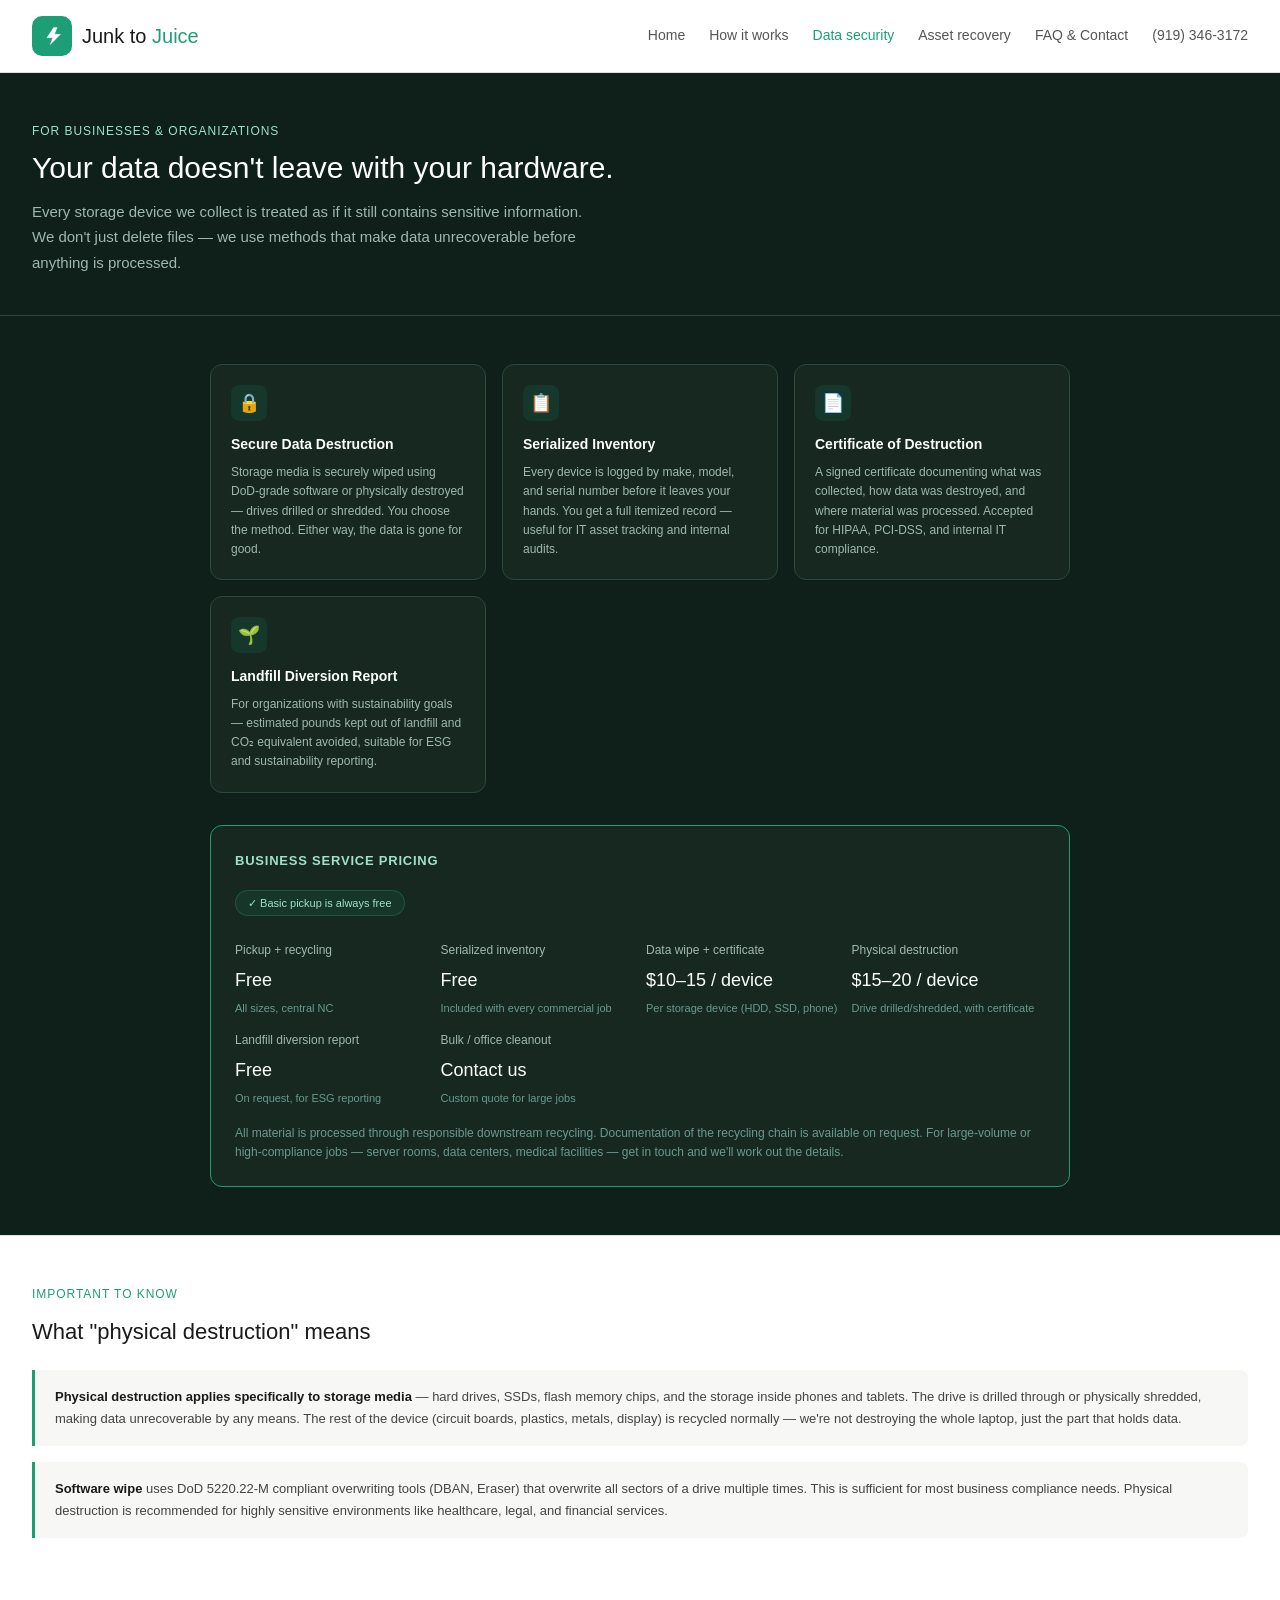
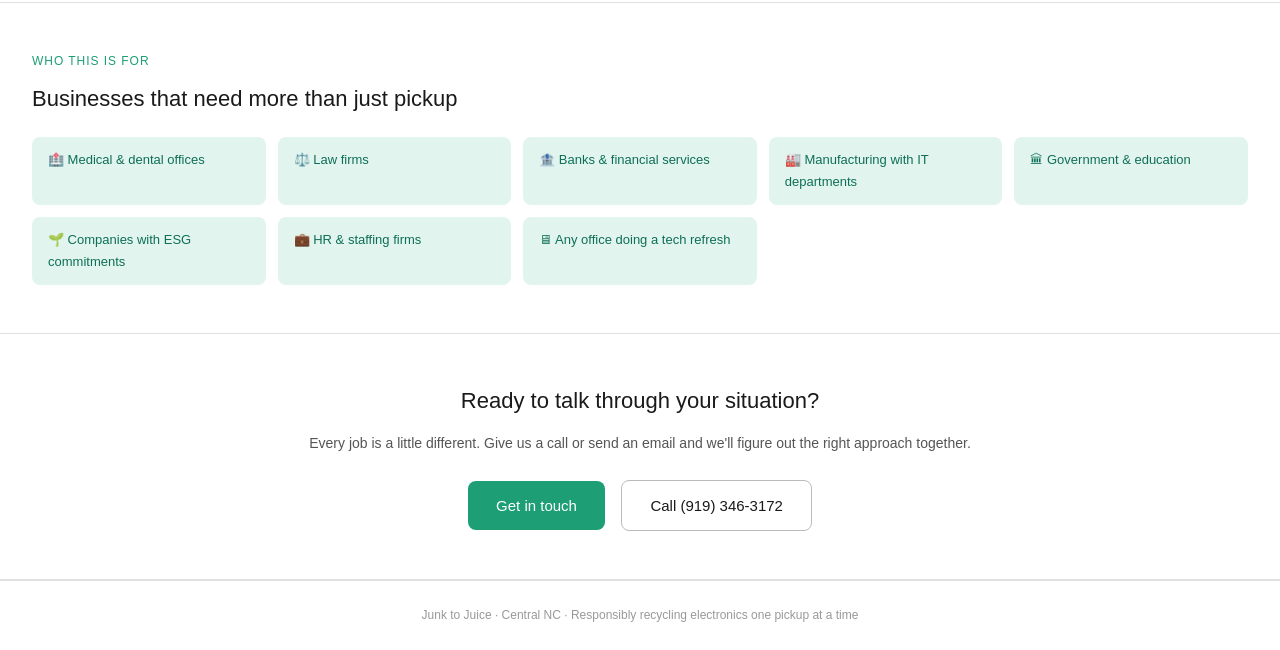
==== data-security.html @ f69da280 "SEO: Add canonical, OG tags, robots meta, improved title/description to data-security.html" ====
<!DOCTYPE html>
<html lang="en">
<head>
  <meta charset="UTF-8" />
  <meta name="viewport" content="width=device-width, initial-scale=1.0" />
  <title>Secure Data Destruction & Business E-Waste Services | Junk to Juice NC</title>
  <meta name="description" content="DoD-grade data destruction, certificates of destruction for HIPAA & PCI-DSS compliance, serialized inventory, and ESG reporting for businesses in central NC. $10-15/device." />
  <link rel="icon" type="image/svg+xml" href="data:image/svg+xml,%3Csvg xmlns='http://www.w3.org/2000/svg' viewBox='0 0 64 64'%3E%3Crect width='64' height='64' rx='14' fill='%231D9E75'/%3E%3Cpath d='M38 6L18 38h17l-7 20L56 26H39l7-20z' fill='white' stroke='white' stroke-width='1' stroke-linejoin='round'/%3E%3C/svg%3E">
<link rel="canonical" href="https://junktojuice.com/data-security.html" />
<meta name="robots" content="index, follow" />

<!-- Open Graph -->
<meta property="og:type" content="website" />
<meta property="og:url" content="https://junktojuice.com/data-security.html" />
<meta property="og:title" content="Secure Data Destruction & Business E-Waste Services | Junk to Juice NC" />
<meta property="og:description" content="DoD-grade data destruction, HIPAA & PCI-DSS certificates of destruction, serialized inventory, and ESG reporting for businesses in central NC." />
<meta property="og:site_name" content="Junk to Juice" />
  <style>
    *, *::before, *::after { box-sizing: border-box; margin: 0; padding: 0; }
    body { font-family: -apple-system, BlinkMacSystemFont, 'Segoe UI', Roboto, sans-serif; background: #fff; color: #1a1a1a; line-height: 1.7; }
    nav { display: flex; align-items: center; justify-content: space-between; padding: 1rem 2rem; border-bottom: 0.5px solid #e0e0e0; flex-wrap: wrap; gap: 12px; }
    .logo-mark { display: inline-flex; align-items: center; gap: 10px; text-decoration: none; }
    .logo-icon { width: 40px; height: 40px; border-radius: 10px; background: #1D9E75; display: flex; align-items: center; justify-content: center; flex-shrink: 0; }
    .logo-icon svg { width: 22px; height: 22px; }
    .logo-text { font-size: 20px; font-weight: 500; color: #1a1a1a; }
    .logo-text span { color: #1D9E75; }
    .nav-links { display: flex; gap: 24px; flex-wrap: wrap; align-items: center; }
    .nav-links a { font-size: 14px; color: #555; text-decoration: none; }
    .nav-links a:hover, .nav-links a.active { color: #1D9E75; font-weight: 500; }
    .nav-phone { font-size: 14px; color: #1D9E75; text-decoration: none; font-weight: 500; }
    .datasec-hero { padding: 3rem 2rem 2.5rem; background: #0F1F1A; border-bottom: 0.5px solid #2A4A3E; }
    .datasec-hero .label { font-size: 12px; font-weight: 500; color: #9FE1CB; text-transform: uppercase; letter-spacing: 0.08em; margin-bottom: 0.5rem; }
    .datasec-hero h1 { font-size: 30px; font-weight: 500; color: #fff; line-height: 1.25; margin-bottom: 0.75rem; }
    .datasec-hero p { font-size: 15px; color: #9FB8B0; max-width: 560px; line-height: 1.7; }
    .datasec-section { padding: 3rem 2rem; border-bottom: 0.5px solid #e0e0e0; background: #0F1F1A; }
    .datasec-inner { max-width: 860px; margin: 0 auto; }
    .datasec-label { font-size: 12px; font-weight: 500; color: #9FE1CB; text-transform: uppercase; letter-spacing: 0.08em; margin-bottom: 0.5rem; }
    .datasec-title { font-size: 22px; font-weight: 500; color: #fff; margin-bottom: 0.75rem; }
    .datasec-sub { font-size: 14px; color: #9FB8B0; line-height: 1.7; margin-bottom: 2rem; max-width: 600px; }
    .datasec-grid { display: grid; grid-template-columns: repeat(auto-fit, minmax(220px, 1fr)); gap: 16px; margin-bottom: 2rem; }
    .datasec-card { background: #162820; border: 0.5px solid #2A4A3E; border-radius: 12px; padding: 1.25rem; }
    .datasec-card-icon { width: 36px; height: 36px; border-radius: 8px; background: rgba(29,158,117,0.13); display: flex; align-items: center; justify-content: center; margin-bottom: 0.75rem; font-size: 18px; }
    .datasec-card h3 { font-size: 14px; font-weight: 600; color: #fff; margin-bottom: 6px; }
    .datasec-card p { font-size: 12px; color: #9FB8B0; line-height: 1.6; }
    .datasec-pricing { background: #162820; border: 0.5px solid #1D9E75; border-radius: 12px; padding: 1.5rem; margin-top: 0.5rem; }
    .datasec-pricing-title { font-size: 13px; font-weight: 600; color: #9FE1CB; text-transform: uppercase; letter-spacing: 0.06em; margin-bottom: 1rem; }
    .datasec-free-badge { display: inline-block; background: rgba(29,158,117,0.13); color: #9FE1CB; font-size: 11px; font-weight: 500; border-radius: 20px; padding: 3px 12px; margin-bottom: 1.5rem; border: 0.5px solid rgba(29,158,117,0.33); }
    .datasec-pricing-grid { display: grid; grid-template-columns: repeat(auto-fit, minmax(180px, 1fr)); gap: 12px; }
    .datasec-price-item { display: flex; flex-direction: column; gap: 4px; }
    .datasec-price-item .price-label { font-size: 12px; color: #9FB8B0; }
    .datasec-price-item .price-val { font-size: 18px; font-weight: 500; color: #fff; }
    .datasec-price-item .price-note { font-size: 11px; color: #6A9990; }
    .datasec-note { font-size: 12px; color: #6A9990; margin-top: 1rem; line-height: 1.6; }
    .light-section { padding: 3rem 2rem; border-bottom: 0.5px solid #e0e0e0; }
    .light-section .section-label { font-size: 12px; font-weight: 500; color: #1D9E75; text-transform: uppercase; letter-spacing: 0.08em; margin-bottom: 0.5rem; }
    .light-section .section-title { font-size: 22px; font-weight: 500; color: #1a1a1a; margin-bottom: 1.25rem; }
    .destruction-note { background: #f7f7f5; border-left: 3px solid #1D9E75; border-radius: 0 8px 8px 0; padding: 1rem 1.25rem; font-size: 13px; color: #444; line-height: 1.7; margin-bottom: 1rem; }
    .destruction-note strong { color: #1a1a1a; }
    .who-grid { display: grid; grid-template-columns: repeat(auto-fit, minmax(200px, 1fr)); gap: 12px; margin-top: 1rem; }
    .who-chip { background: #E1F5EE; border-radius: 8px; padding: 0.75rem 1rem; font-size: 13px; color: #0F6E56; font-weight: 500; }
    .contact-cta { text-align: center; padding: 3rem 2rem; border-bottom: 0.5px solid #e0e0e0; }
    .contact-cta h2 { font-size: 22px; font-weight: 500; color: #1a1a1a; margin-bottom: 0.75rem; }
    .contact-cta p { font-size: 14px; color: #555; margin-bottom: 1.5rem; }
    .btn-primary { background: #1D9E75; color: #fff; border: none; border-radius: 8px; padding: 12px 28px; font-size: 15px; font-weight: 500; cursor: pointer; font-family: inherit; text-decoration: none; display: inline-block; }
    .btn-primary:hover { background: #178a65; }
    .btn-secondary { background: transparent; color: #1a1a1a; border: 0.5px solid #bbb; border-radius: 8px; padding: 12px 28px; font-size: 15px; cursor: pointer; font-family: inherit; text-decoration: none; display: inline-block; margin-left: 12px; }
    .btn-secondary:hover { background: #f5f5f5; }
    footer { padding: 1.5rem 2rem; text-align: center; border-top: 0.5px solid #e0e0e0; }
    footer p { font-size: 12px; color: #999; }
    @media (max-width: 560px) { nav { justify-content: center; } .btn-secondary { margin-left: 0; margin-top: 8px; } }
  </style>
</head>
<body>

<nav>
  <a class="logo-mark" href="index.html">
    <div class="logo-icon"><svg viewBox="0 0 26 26" fill="none" xmlns="http://www.w3.org/2000/svg"><path d="M15 3L7 15h7l-3 8L23 11h-7l3-8z" fill="white" stroke="white" stroke-width="0.5" stroke-linejoin="round"/></svg></div>
    <span class="logo-text">Junk to <span>Juice</span></span>
  </a>
  <div class="nav-links">
    <a href="index.html">Home</a>
    <a href="services.html">How it works</a>
    <a href="data-security.html" class="active">Data security</a>
    <a href="itad.html">Asset recovery</a>
<a href="faq.html">FAQ & Contact</a>
    <a class="nav-phone" href="tel:9193463172">(919) 346-3172</a>
  </div>
</nav>

<div class="datasec-hero">
  <div class="label">For businesses & organizations</div>
  <h1>Your data doesn't leave with your hardware.</h1>
  <p>Every storage device we collect is treated as if it still contains sensitive information. We don't just delete files — we use methods that make data unrecoverable before anything is processed.</p>
</div>

<div class="datasec-section" id="data-security">
  <div class="datasec-inner">
    <div class="datasec-grid">
      <div class="datasec-card">
        <div class="datasec-card-icon">🔒</div>
        <h3>Secure Data Destruction</h3>
        <p>Storage media is securely wiped using DoD-grade software or physically destroyed — drives drilled or shredded. You choose the method. Either way, the data is gone for good.</p>
      </div>
      <div class="datasec-card">
        <div class="datasec-card-icon">📋</div>
        <h3>Serialized Inventory</h3>
        <p>Every device is logged by make, model, and serial number before it leaves your hands. You get a full itemized record — useful for IT asset tracking and internal audits.</p>
      </div>
      <div class="datasec-card">
        <div class="datasec-card-icon">📄</div>
        <h3>Certificate of Destruction</h3>
        <p>A signed certificate documenting what was collected, how data was destroyed, and where material was processed. Accepted for HIPAA, PCI-DSS, and internal IT compliance.</p>
      </div>
      <div class="datasec-card">
        <div class="datasec-card-icon">🌱</div>
        <h3>Landfill Diversion Report</h3>
        <p>For organizations with sustainability goals — estimated pounds kept out of landfill and CO₂ equivalent avoided, suitable for ESG and sustainability reporting.</p>
      </div>
    </div>

    <div class="datasec-pricing">
      <div class="datasec-pricing-title">Business Service Pricing</div>
      <div class="datasec-free-badge">✓ Basic pickup is always free</div>
      <div class="datasec-pricing-grid">
        <div class="datasec-price-item">
          <span class="price-label">Pickup + recycling</span>
          <span class="price-val">Free</span>
          <span class="price-note">All sizes, central NC</span>
        </div>
        <div class="datasec-price-item">
          <span class="price-label">Serialized inventory</span>
          <span class="price-val">Free</span>
          <span class="price-note">Included with every commercial job</span>
        </div>
        <div class="datasec-price-item">
          <span class="price-label">Data wipe + certificate</span>
          <span class="price-val">$10–15 / device</span>
          <span class="price-note">Per storage device (HDD, SSD, phone)</span>
        </div>
        <div class="datasec-price-item">
          <span class="price-label">Physical destruction</span>
          <span class="price-val">$15–20 / device</span>
          <span class="price-note">Drive drilled/shredded, with certificate</span>
        </div>
        <div class="datasec-price-item">
          <span class="price-label">Landfill diversion report</span>
          <span class="price-val">Free</span>
          <span class="price-note">On request, for ESG reporting</span>
        </div>
        <div class="datasec-price-item">
          <span class="price-label">Bulk / office cleanout</span>
          <span class="price-val">Contact us</span>
          <span class="price-note">Custom quote for large jobs</span>
        </div>
      </div>
      <p class="datasec-note">All material is processed through responsible downstream recycling. Documentation of the recycling chain is available on request. For large-volume or high-compliance jobs — server rooms, data centers, medical facilities — get in touch and we'll work out the details.</p>
    </div>
  </div>
</div>

<div class="light-section">
  <div class="section-label">Important to know</div>
  <div class="section-title">What "physical destruction" means</div>
  <div class="destruction-note">
    <strong>Physical destruction applies specifically to storage media</strong> — hard drives, SSDs, flash memory chips, and the storage inside phones and tablets. The drive is drilled through or physically shredded, making data unrecoverable by any means. The rest of the device (circuit boards, plastics, metals, display) is recycled normally — we're not destroying the whole laptop, just the part that holds data.
  </div>
  <div class="destruction-note">
    <strong>Software wipe</strong> uses DoD 5220.22-M compliant overwriting tools (DBAN, Eraser) that overwrite all sectors of a drive multiple times. This is sufficient for most business compliance needs. Physical destruction is recommended for highly sensitive environments like healthcare, legal, and financial services.
  </div>
</div>

<div class="light-section">
  <div class="section-label">Who this is for</div>
  <div class="section-title">Businesses that need more than just pickup</div>
  <div class="who-grid">
    <div class="who-chip">🏥 Medical & dental offices</div>
    <div class="who-chip">⚖️ Law firms</div>
    <div class="who-chip">🏦 Banks & financial services</div>
    <div class="who-chip">🏭 Manufacturing with IT departments</div>
    <div class="who-chip">🏛 Government & education</div>
    <div class="who-chip">🌱 Companies with ESG commitments</div>
    <div class="who-chip">💼 HR & staffing firms</div>
    <div class="who-chip">🖥 Any office doing a tech refresh</div>
  </div>
</div>

<div class="contact-cta">
  <h2>Ready to talk through your situation?</h2>
  <p>Every job is a little different. Give us a call or send an email and we'll figure out the right approach together.</p>
  <a class="btn-primary" href="faq.html#contact">Get in touch</a>
  <a class="btn-secondary" href="tel:9193463172">Call (919) 346-3172</a>
</div>

<footer><p>Junk to Juice · Central NC · Responsibly recycling electronics one pickup at a time</p></footer>
</body>
</html>
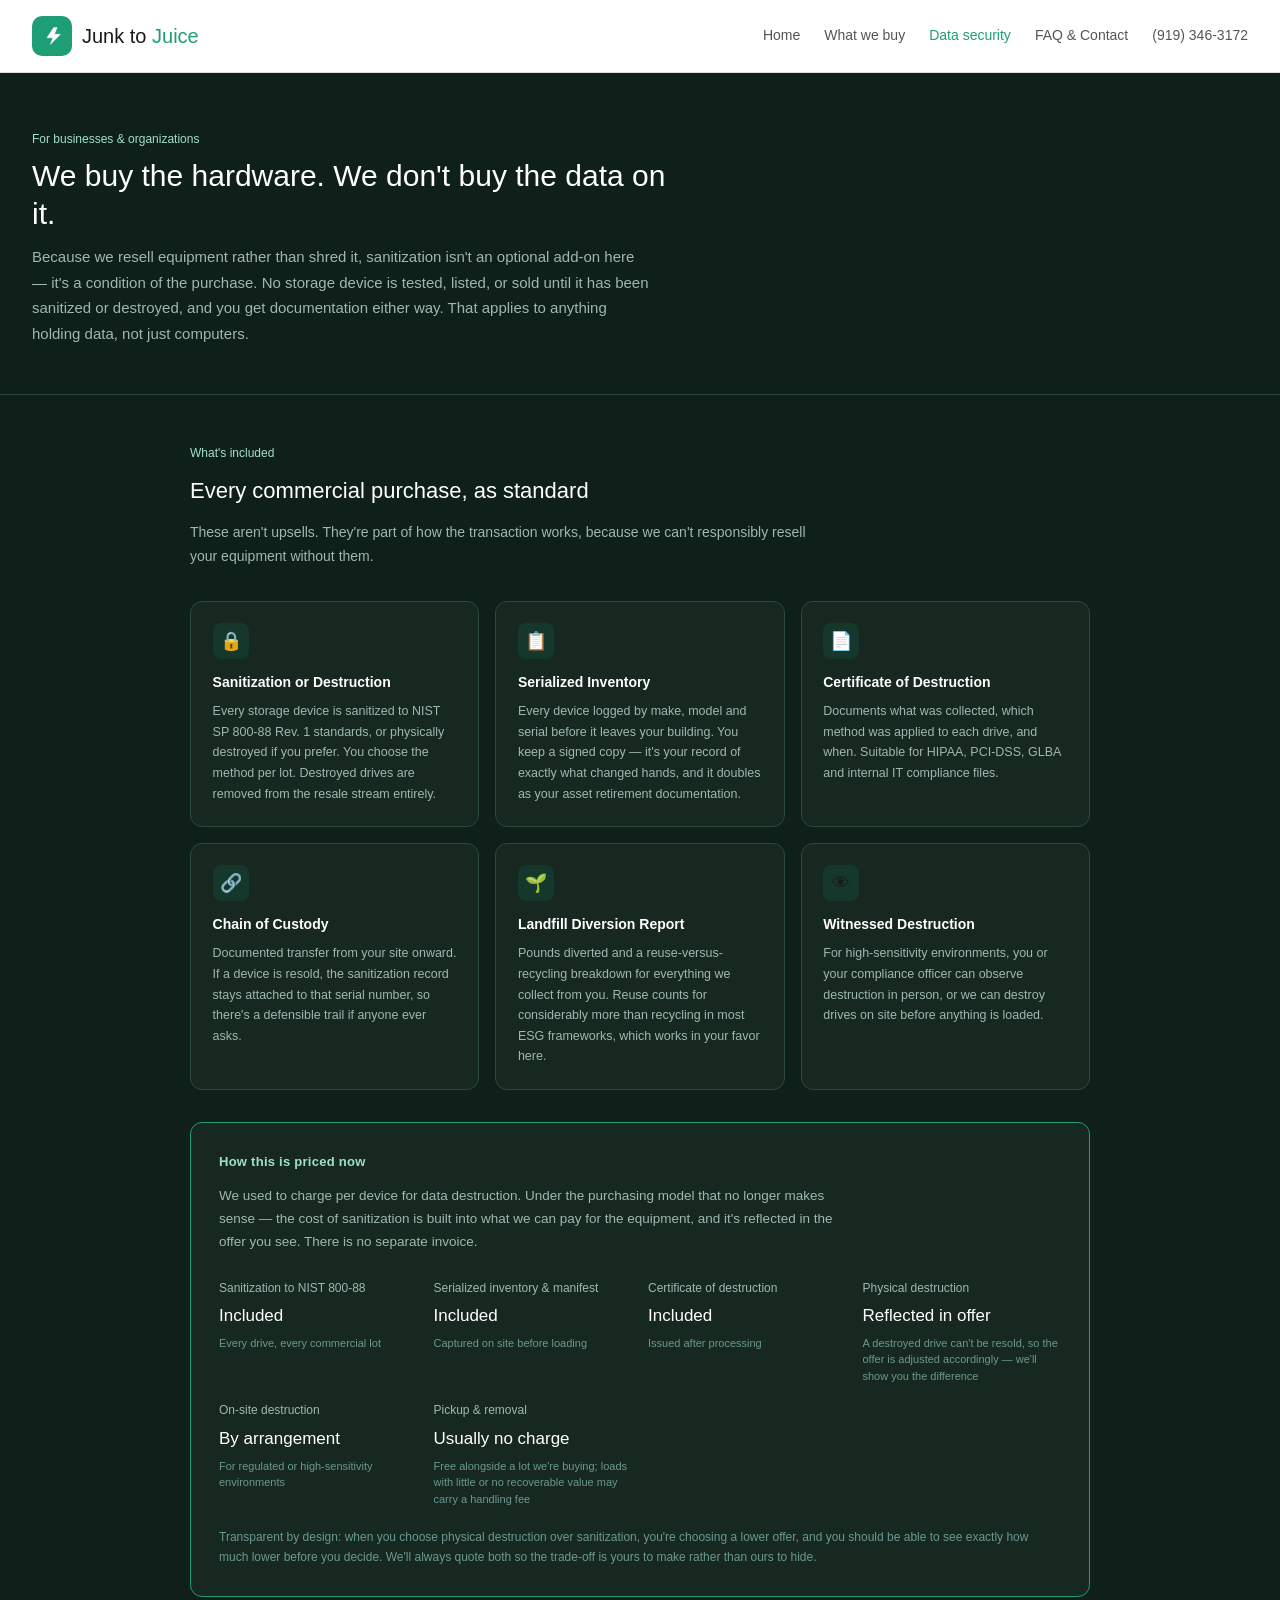
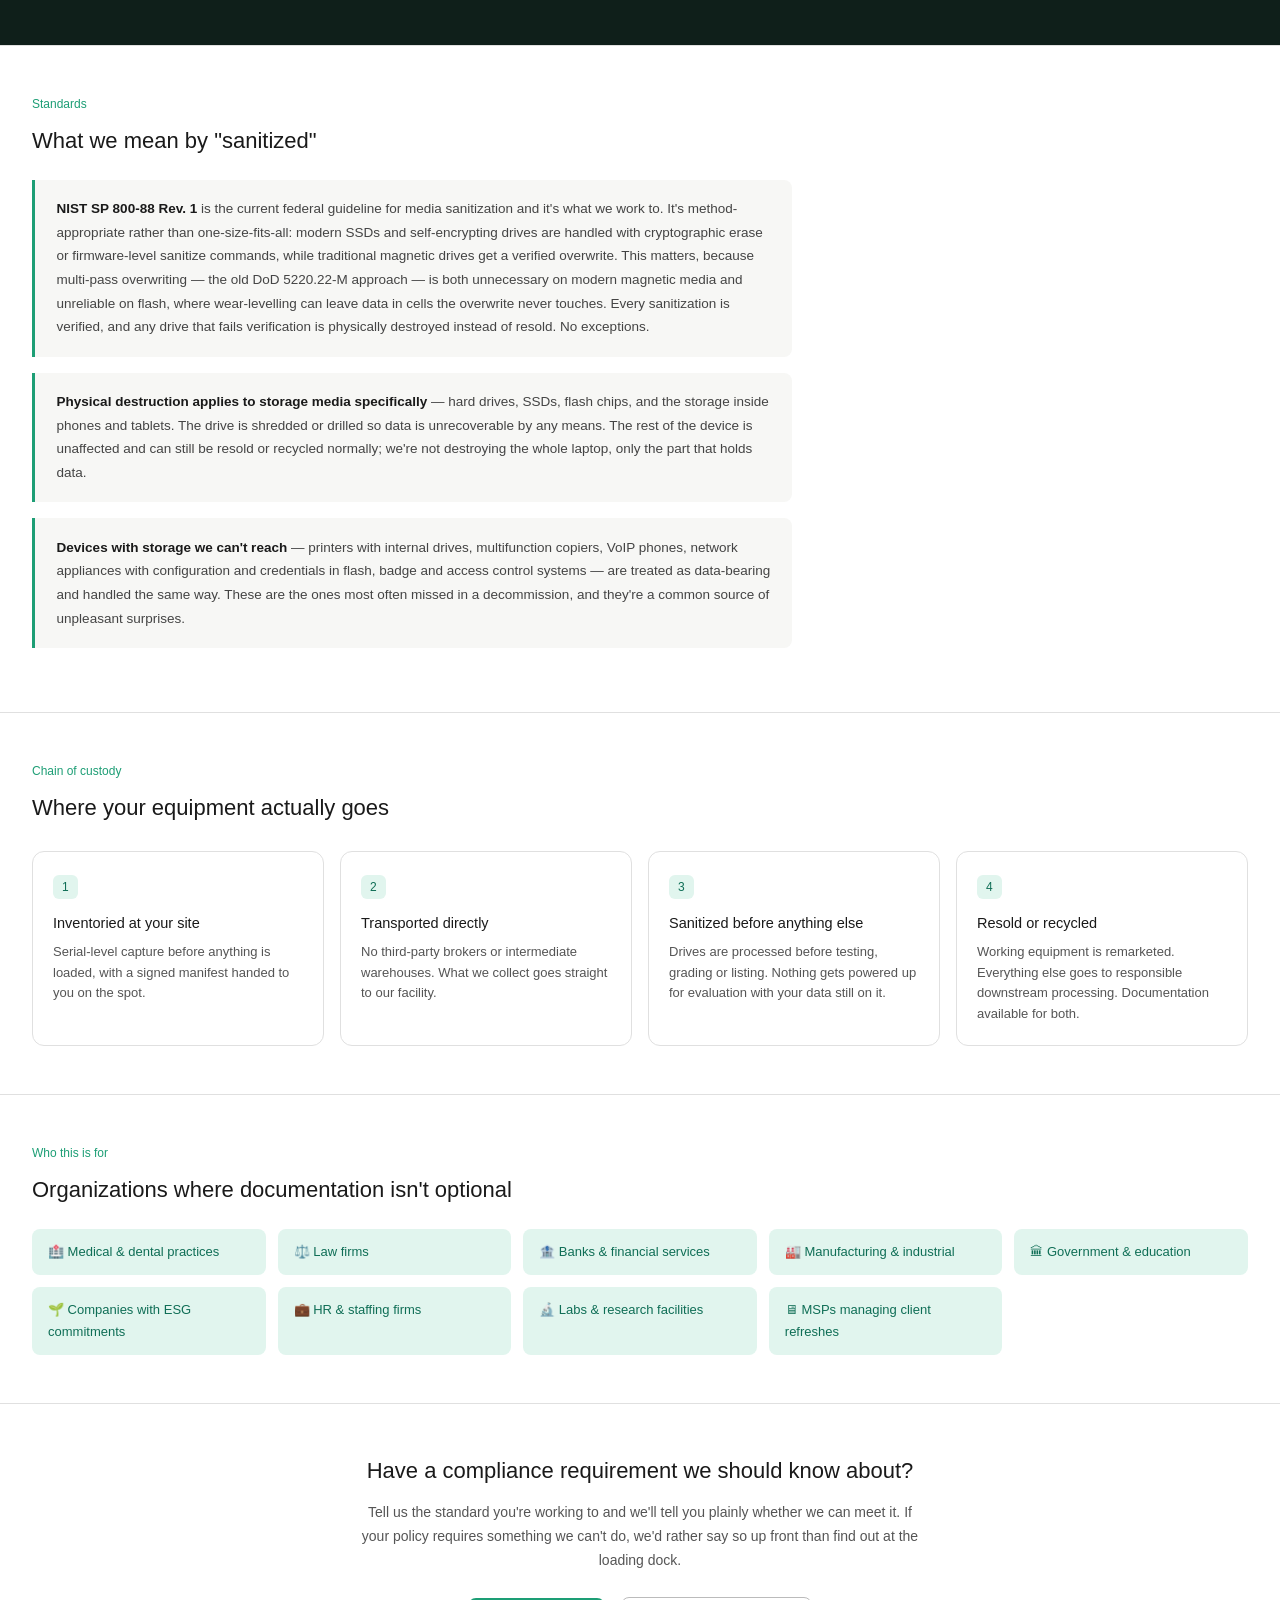
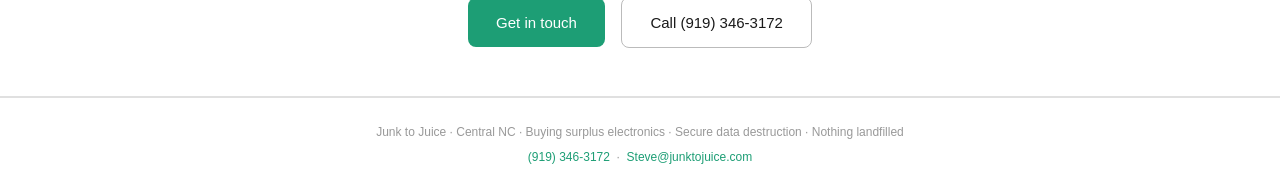
==== commit 005e4d98: "SEO + favicon fixes: real icon files, clean canonicals, sitemap, OG image, FAQ schema, fuller quote " ====
--- a/data-security.html
+++ b/data-security.html
@@ -3,18 +3,13 @@
 <head>
   <meta charset="UTF-8" />
   <meta name="viewport" content="width=device-width, initial-scale=1.0" />
-  <title>Secure Data Destruction & Business E-Waste Services | Junk to Juice NC</title>
-  <meta name="description" content="DoD-grade data destruction, certificates of destruction for HIPAA & PCI-DSS compliance, serialized inventory, and ESG reporting for businesses in central NC. $10-15/device." />
-  <link rel="icon" type="image/svg+xml" href="data:image/svg+xml,%3Csvg xmlns='http://www.w3.org/2000/svg' viewBox='0 0 64 64'%3E%3Crect width='64' height='64' rx='14' fill='%231D9E75'/%3E%3Cpath d='M38 6L18 38h17l-7 20L56 26H39l7-20z' fill='white' stroke='white' stroke-width='1' stroke-linejoin='round'/%3E%3C/svg%3E">
-<link rel="canonical" href="https://junktojuice.com/data-security.html" />
-<meta name="robots" content="index, follow" />
-
-<!-- Open Graph -->
-<meta property="og:type" content="website" />
-<meta property="og:url" content="https://junktojuice.com/data-security.html" />
-<meta property="og:title" content="Secure Data Destruction & Business E-Waste Services | Junk to Juice NC" />
-<meta property="og:description" content="DoD-grade data destruction, HIPAA & PCI-DSS certificates of destruction, serialized inventory, and ESG reporting for businesses in central NC." />
-<meta property="og:site_name" content="Junk to Juice" />
+  <title>Data Security &amp; Chain of Custody | Junk to Juice</title>
+  <meta name="description" content="Every drive sanitized to NIST SP 800-88 or physically destroyed before resale. Serialized inventory, certificates of destruction, and documented chain of custody on every commercial purchase." />
+  <link rel="canonical" href="https://junktojuice.com/data-security" />
+  <link rel="icon" href="/favicon.ico" sizes="32x32" />
+  <link rel="icon" href="/favicon.svg" type="image/svg+xml" />
+  <link rel="apple-touch-icon" href="/apple-touch-icon.png" />
+  <link rel="manifest" href="/site.webmanifest" />
   <style>
     *, *::before, *::after { box-sizing: border-box; margin: 0; padding: 0; }
     body { font-family: -apple-system, BlinkMacSystemFont, 'Segoe UI', Roboto, sans-serif; background: #fff; color: #1a1a1a; line-height: 1.7; }
@@ -28,169 +23,250 @@
     .nav-links a { font-size: 14px; color: #555; text-decoration: none; }
     .nav-links a:hover, .nav-links a.active { color: #1D9E75; font-weight: 500; }
     .nav-phone { font-size: 14px; color: #1D9E75; text-decoration: none; font-weight: 500; }
-    .datasec-hero { padding: 3rem 2rem 2.5rem; background: #0F1F1A; border-bottom: 0.5px solid #2A4A3E; }
-    .datasec-hero .label { font-size: 12px; font-weight: 500; color: #9FE1CB; text-transform: uppercase; letter-spacing: 0.08em; margin-bottom: 0.5rem; }
-    .datasec-hero h1 { font-size: 30px; font-weight: 500; color: #fff; line-height: 1.25; margin-bottom: 0.75rem; }
-    .datasec-hero p { font-size: 15px; color: #9FB8B0; max-width: 560px; line-height: 1.7; }
+    .datasec-hero { padding: 3.5rem 2rem 3rem; background: #0F1F1A; border-bottom: 0.5px solid #2A4A3E; }
+    .datasec-hero .label { font-size: 12px; font-weight: 500; color: #9FE1CB; margin-bottom: 0.5rem; }
+    .datasec-hero h1 { font-size: 30px; font-weight: 500; color: #fff; line-height: 1.25; margin-bottom: 0.75rem; max-width: 660px; }
+    .datasec-hero p { font-size: 15px; color: #9FB8B0; max-width: 620px; line-height: 1.7; }
     .datasec-section { padding: 3rem 2rem; border-bottom: 0.5px solid #e0e0e0; background: #0F1F1A; }
-    .datasec-inner { max-width: 860px; margin: 0 auto; }
-    .datasec-label { font-size: 12px; font-weight: 500; color: #9FE1CB; text-transform: uppercase; letter-spacing: 0.08em; margin-bottom: 0.5rem; }
+    .datasec-inner { max-width: 900px; margin: 0 auto; }
+    .datasec-label { font-size: 12px; font-weight: 500; color: #9FE1CB; margin-bottom: 0.5rem; }
     .datasec-title { font-size: 22px; font-weight: 500; color: #fff; margin-bottom: 0.75rem; }
-    .datasec-sub { font-size: 14px; color: #9FB8B0; line-height: 1.7; margin-bottom: 2rem; max-width: 600px; }
+    .datasec-sub { font-size: 14px; color: #9FB8B0; line-height: 1.7; margin-bottom: 2rem; max-width: 640px; }
     .datasec-grid { display: grid; grid-template-columns: repeat(auto-fit, minmax(220px, 1fr)); gap: 16px; margin-bottom: 2rem; }
-    .datasec-card { background: #162820; border: 0.5px solid #2A4A3E; border-radius: 12px; padding: 1.25rem; }
+    .datasec-card { background: #162820; border: 0.5px solid #2A4A3E; border-radius: 12px; padding: 1.35rem; }
     .datasec-card-icon { width: 36px; height: 36px; border-radius: 8px; background: rgba(29,158,117,0.13); display: flex; align-items: center; justify-content: center; margin-bottom: 0.75rem; font-size: 18px; }
     .datasec-card h3 { font-size: 14px; font-weight: 600; color: #fff; margin-bottom: 6px; }
-    .datasec-card p { font-size: 12px; color: #9FB8B0; line-height: 1.6; }
-    .datasec-pricing { background: #162820; border: 0.5px solid #1D9E75; border-radius: 12px; padding: 1.5rem; margin-top: 0.5rem; }
-    .datasec-pricing-title { font-size: 13px; font-weight: 600; color: #9FE1CB; text-transform: uppercase; letter-spacing: 0.06em; margin-bottom: 1rem; }
-    .datasec-free-badge { display: inline-block; background: rgba(29,158,117,0.13); color: #9FE1CB; font-size: 11px; font-weight: 500; border-radius: 20px; padding: 3px 12px; margin-bottom: 1.5rem; border: 0.5px solid rgba(29,158,117,0.33); }
-    .datasec-pricing-grid { display: grid; grid-template-columns: repeat(auto-fit, minmax(180px, 1fr)); gap: 12px; }
+    .datasec-card p { font-size: 12.5px; color: #9FB8B0; line-height: 1.65; }
+    .datasec-pricing { background: #162820; border: 0.5px solid #1D9E75; border-radius: 12px; padding: 1.75rem; margin-top: 0.5rem; }
+    .datasec-pricing-title { font-size: 13px; font-weight: 600; color: #9FE1CB; letter-spacing: 0.02em; margin-bottom: 0.75rem; }
+    .datasec-pricing > p.intro { font-size: 13.5px; color: #9FB8B0; line-height: 1.7; margin-bottom: 1.5rem; max-width: 640px; }
+    .datasec-pricing-grid { display: grid; grid-template-columns: repeat(auto-fit, minmax(190px, 1fr)); gap: 16px; }
     .datasec-price-item { display: flex; flex-direction: column; gap: 4px; }
     .datasec-price-item .price-label { font-size: 12px; color: #9FB8B0; }
-    .datasec-price-item .price-val { font-size: 18px; font-weight: 500; color: #fff; }
-    .datasec-price-item .price-note { font-size: 11px; color: #6A9990; }
-    .datasec-note { font-size: 12px; color: #6A9990; margin-top: 1rem; line-height: 1.6; }
+    .datasec-price-item .price-val { font-size: 17px; font-weight: 500; color: #fff; }
+    .datasec-price-item .price-note { font-size: 11px; color: #6A9990; line-height: 1.5; }
+    .datasec-note { font-size: 12px; color: #6A9990; margin-top: 1.25rem; line-height: 1.7; }
     .light-section { padding: 3rem 2rem; border-bottom: 0.5px solid #e0e0e0; }
-    .light-section .section-label { font-size: 12px; font-weight: 500; color: #1D9E75; text-transform: uppercase; letter-spacing: 0.08em; margin-bottom: 0.5rem; }
+    .light-section .section-label { font-size: 12px; font-weight: 500; color: #1D9E75; margin-bottom: 0.5rem; }
     .light-section .section-title { font-size: 22px; font-weight: 500; color: #1a1a1a; margin-bottom: 1.25rem; }
-    .destruction-note { background: #f7f7f5; border-left: 3px solid #1D9E75; border-radius: 0 8px 8px 0; padding: 1rem 1.25rem; font-size: 13px; color: #444; line-height: 1.7; margin-bottom: 1rem; }
+    .destruction-note { background: #f7f7f5; border-left: 3px solid #1D9E75; border-radius: 0 8px 8px 0; padding: 1.1rem 1.35rem; font-size: 13.5px; color: #444; line-height: 1.75; margin-bottom: 1rem; max-width: 760px; }
     .destruction-note strong { color: #1a1a1a; }
+    .chain { display: grid; grid-template-columns: repeat(auto-fit, minmax(190px, 1fr)); gap: 16px; margin-top: 1.5rem; }
+    .chain-step { border: 0.5px solid #e0e0e0; border-radius: 12px; padding: 1.25rem; }
+    .chain-step .n { font-size: 12px; font-weight: 500; color: #0F6E56; background: #E1F5EE; border-radius: 6px; padding: 2px 9px; display: inline-block; margin-bottom: 0.75rem; }
+    .chain-step h3 { font-size: 14.5px; font-weight: 500; margin-bottom: 6px; }
+    .chain-step p { font-size: 13px; color: #555; line-height: 1.6; }
     .who-grid { display: grid; grid-template-columns: repeat(auto-fit, minmax(200px, 1fr)); gap: 12px; margin-top: 1rem; }
     .who-chip { background: #E1F5EE; border-radius: 8px; padding: 0.75rem 1rem; font-size: 13px; color: #0F6E56; font-weight: 500; }
     .contact-cta { text-align: center; padding: 3rem 2rem; border-bottom: 0.5px solid #e0e0e0; }
     .contact-cta h2 { font-size: 22px; font-weight: 500; color: #1a1a1a; margin-bottom: 0.75rem; }
-    .contact-cta p { font-size: 14px; color: #555; margin-bottom: 1.5rem; }
+    .contact-cta p { font-size: 14px; color: #555; margin-bottom: 1.5rem; max-width: 560px; margin-left: auto; margin-right: auto; }
     .btn-primary { background: #1D9E75; color: #fff; border: none; border-radius: 8px; padding: 12px 28px; font-size: 15px; font-weight: 500; cursor: pointer; font-family: inherit; text-decoration: none; display: inline-block; }
     .btn-primary:hover { background: #178a65; }
     .btn-secondary { background: transparent; color: #1a1a1a; border: 0.5px solid #bbb; border-radius: 8px; padding: 12px 28px; font-size: 15px; cursor: pointer; font-family: inherit; text-decoration: none; display: inline-block; margin-left: 12px; }
     .btn-secondary:hover { background: #f5f5f5; }
     footer { padding: 1.5rem 2rem; text-align: center; border-top: 0.5px solid #e0e0e0; }
     footer p { font-size: 12px; color: #999; }
-    @media (max-width: 560px) { nav { justify-content: center; } .btn-secondary { margin-left: 0; margin-top: 8px; } }
+    @media (max-width: 560px) { nav { justify-content: center; } .btn-secondary { margin-left: 0; margin-top: 8px; } .datasec-hero h1 { font-size: 25px; } }
   </style>
+  <meta name="robots" content="index, follow" />
+  <meta property="og:type" content="website" />
+  <meta property="og:url" content="https://junktojuice.com/data-security" />
+  <meta property="og:title" content="Data Security &amp; Chain of Custody | Junk to Juice" />
+  <meta property="og:description" content="Every drive sanitized to NIST SP 800-88 or physically destroyed before resale. Certificates of destruction on every commercial purchase." />
+  <meta property="og:site_name" content="Junk to Juice" />
+  <meta property="og:image" content="https://junktojuice.com/og-image.png" />
+  <meta property="og:image:width" content="1200" />
+  <meta property="og:image:height" content="630" />
+  <meta name="twitter:card" content="summary_large_image" />
+  <meta name="twitter:image" content="https://junktojuice.com/og-image.png" />
+  <meta name="twitter:title" content="Data Security &amp; Chain of Custody | Junk to Juice" />
+  <meta name="twitter:description" content="Every drive sanitized to NIST SP 800-88 or physically destroyed before resale." />
+  <!-- Google tag (gtag.js) -->
+  <script async src="https://www.googletagmanager.com/gtag/js?id=G-BV7R6ZXYHS"></script>
+  <script>
+    window.dataLayer = window.dataLayer || [];
+    function gtag(){dataLayer.push(arguments);}
+    gtag('js', new Date());
+    gtag('config', 'G-BV7R6ZXYHS');
+  </script>
 </head>
 <body>
 
 <nav>
-  <a class="logo-mark" href="index.html">
+  <a class="logo-mark" href="/">
     <div class="logo-icon"><svg viewBox="0 0 26 26" fill="none" xmlns="http://www.w3.org/2000/svg"><path d="M15 3L7 15h7l-3 8L23 11h-7l3-8z" fill="white" stroke="white" stroke-width="0.5" stroke-linejoin="round"/></svg></div>
     <span class="logo-text">Junk to <span>Juice</span></span>
   </a>
   <div class="nav-links">
-    <a href="index.html">Home</a>
-    <a href="services.html">How it works</a>
-    <a href="data-security.html" class="active">Data security</a>
-    <a href="itad.html">Asset recovery</a>
-<a href="faq.html">FAQ & Contact</a>
+    <a href="/">Home</a>
+    <a href="/services">What we buy</a>
+    <a href="/data-security" class="active">Data security</a>
+    <a href="/faq">FAQ &amp; Contact</a>
     <a class="nav-phone" href="tel:9193463172">(919) 346-3172</a>
   </div>
 </nav>
 
 <div class="datasec-hero">
-  <div class="label">For businesses & organizations</div>
-  <h1>Your data doesn't leave with your hardware.</h1>
-  <p>Every storage device we collect is treated as if it still contains sensitive information. We don't just delete files — we use methods that make data unrecoverable before anything is processed.</p>
+  <div class="label">For businesses &amp; organizations</div>
+  <h1>We buy the hardware. We don't buy the data on it.</h1>
+  <p>Because we resell equipment rather than shred it, sanitization isn't an optional add-on here — it's a condition of the purchase. No storage device is tested, listed, or sold until it has been sanitized or destroyed, and you get documentation either way. That applies to anything holding data, not just computers.</p>
 </div>
 
 <div class="datasec-section" id="data-security">
   <div class="datasec-inner">
+    <div class="datasec-label">What's included</div>
+    <div class="datasec-title">Every commercial purchase, as standard</div>
+    <p class="datasec-sub">These aren't upsells. They're part of how the transaction works, because we can't responsibly resell your equipment without them.</p>
     <div class="datasec-grid">
       <div class="datasec-card">
         <div class="datasec-card-icon">🔒</div>
-        <h3>Secure Data Destruction</h3>
-        <p>Storage media is securely wiped using DoD-grade software or physically destroyed — drives drilled or shredded. You choose the method. Either way, the data is gone for good.</p>
+        <h3>Sanitization or Destruction</h3>
+        <p>Every storage device is sanitized to NIST SP 800-88 Rev. 1 standards, or physically destroyed if you prefer. You choose the method per lot. Destroyed drives are removed from the resale stream entirely.</p>
       </div>
       <div class="datasec-card">
         <div class="datasec-card-icon">📋</div>
         <h3>Serialized Inventory</h3>
-        <p>Every device is logged by make, model, and serial number before it leaves your hands. You get a full itemized record — useful for IT asset tracking and internal audits.</p>
+        <p>Every device logged by make, model and serial before it leaves your building. You keep a signed copy — it's your record of exactly what changed hands, and it doubles as your asset retirement documentation.</p>
       </div>
       <div class="datasec-card">
         <div class="datasec-card-icon">📄</div>
         <h3>Certificate of Destruction</h3>
-        <p>A signed certificate documenting what was collected, how data was destroyed, and where material was processed. Accepted for HIPAA, PCI-DSS, and internal IT compliance.</p>
+        <p>Documents what was collected, which method was applied to each drive, and when. Suitable for HIPAA, PCI-DSS, GLBA and internal IT compliance files.</p>
+      </div>
+      <div class="datasec-card">
+        <div class="datasec-card-icon">🔗</div>
+        <h3>Chain of Custody</h3>
+        <p>Documented transfer from your site onward. If a device is resold, the sanitization record stays attached to that serial number, so there's a defensible trail if anyone ever asks.</p>
       </div>
       <div class="datasec-card">
         <div class="datasec-card-icon">🌱</div>
         <h3>Landfill Diversion Report</h3>
-        <p>For organizations with sustainability goals — estimated pounds kept out of landfill and CO₂ equivalent avoided, suitable for ESG and sustainability reporting.</p>
+        <p>Pounds diverted and a reuse-versus-recycling breakdown for everything we collect from you. Reuse counts for considerably more than recycling in most ESG frameworks, which works in your favor here.</p>
+      </div>
+      <div class="datasec-card">
+        <div class="datasec-card-icon">👁</div>
+        <h3>Witnessed Destruction</h3>
+        <p>For high-sensitivity environments, you or your compliance officer can observe destruction in person, or we can destroy drives on site before anything is loaded.</p>
       </div>
     </div>
 
     <div class="datasec-pricing">
-      <div class="datasec-pricing-title">Business Service Pricing</div>
-      <div class="datasec-free-badge">✓ Basic pickup is always free</div>
+      <div class="datasec-pricing-title">How this is priced now</div>
+      <p class="intro">We used to charge per device for data destruction. Under the purchasing model that no longer makes sense — the cost of sanitization is built into what we can pay for the equipment, and it's reflected in the offer you see. There is no separate invoice.</p>
       <div class="datasec-pricing-grid">
         <div class="datasec-price-item">
-          <span class="price-label">Pickup + recycling</span>
-          <span class="price-val">Free</span>
-          <span class="price-note">All sizes, central NC</span>
-        </div>
-        <div class="datasec-price-item">
-          <span class="price-label">Serialized inventory</span>
-          <span class="price-val">Free</span>
-          <span class="price-note">Included with every commercial job</span>
-        </div>
-        <div class="datasec-price-item">
-          <span class="price-label">Data wipe + certificate</span>
-          <span class="price-val">$10–15 / device</span>
-          <span class="price-note">Per storage device (HDD, SSD, phone)</span>
+          <span class="price-label">Sanitization to NIST 800-88</span>
+          <span class="price-val">Included</span>
+          <span class="price-note">Every drive, every commercial lot</span>
+        </div>
+        <div class="datasec-price-item">
+          <span class="price-label">Serialized inventory &amp; manifest</span>
+          <span class="price-val">Included</span>
+          <span class="price-note">Captured on site before loading</span>
+        </div>
+        <div class="datasec-price-item">
+          <span class="price-label">Certificate of destruction</span>
+          <span class="price-val">Included</span>
+          <span class="price-note">Issued after processing</span>
         </div>
         <div class="datasec-price-item">
           <span class="price-label">Physical destruction</span>
-          <span class="price-val">$15–20 / device</span>
-          <span class="price-note">Drive drilled/shredded, with certificate</span>
-        </div>
-        <div class="datasec-price-item">
-          <span class="price-label">Landfill diversion report</span>
-          <span class="price-val">Free</span>
-          <span class="price-note">On request, for ESG reporting</span>
-        </div>
-        <div class="datasec-price-item">
-          <span class="price-label">Bulk / office cleanout</span>
-          <span class="price-val">Contact us</span>
-          <span class="price-note">Custom quote for large jobs</span>
-        </div>
-      </div>
-      <p class="datasec-note">All material is processed through responsible downstream recycling. Documentation of the recycling chain is available on request. For large-volume or high-compliance jobs — server rooms, data centers, medical facilities — get in touch and we'll work out the details.</p>
+          <span class="price-val">Reflected in offer</span>
+          <span class="price-note">A destroyed drive can't be resold, so the offer is adjusted accordingly — we'll show you the difference</span>
+        </div>
+        <div class="datasec-price-item">
+          <span class="price-label">On-site destruction</span>
+          <span class="price-val">By arrangement</span>
+          <span class="price-note">For regulated or high-sensitivity environments</span>
+        </div>
+        <div class="datasec-price-item">
+          <span class="price-label">Pickup &amp; removal</span>
+          <span class="price-val">Usually no charge</span>
+          <span class="price-note">Free alongside a lot we're buying; loads with little or no recoverable value may carry a handling fee</span>
+        </div>
+      </div>
+      <p class="datasec-note">Transparent by design: when you choose physical destruction over sanitization, you're choosing a lower offer, and you should be able to see exactly how much lower before you decide. We'll always quote both so the trade-off is yours to make rather than ours to hide.</p>
     </div>
   </div>
 </div>
 
 <div class="light-section">
-  <div class="section-label">Important to know</div>
-  <div class="section-title">What "physical destruction" means</div>
+  <div class="section-label">Standards</div>
+  <div class="section-title">What we mean by "sanitized"</div>
   <div class="destruction-note">
-    <strong>Physical destruction applies specifically to storage media</strong> — hard drives, SSDs, flash memory chips, and the storage inside phones and tablets. The drive is drilled through or physically shredded, making data unrecoverable by any means. The rest of the device (circuit boards, plastics, metals, display) is recycled normally — we're not destroying the whole laptop, just the part that holds data.
+    <strong>NIST SP 800-88 Rev. 1</strong> is the current federal guideline for media sanitization and it's what we work to. It's method-appropriate rather than one-size-fits-all: modern SSDs and self-encrypting drives are handled with cryptographic erase or firmware-level sanitize commands, while traditional magnetic drives get a verified overwrite. This matters, because multi-pass overwriting — the old DoD 5220.22-M approach — is both unnecessary on modern magnetic media and unreliable on flash, where wear-levelling can leave data in cells the overwrite never touches. Every sanitization is verified, and any drive that fails verification is physically destroyed instead of resold. No exceptions.
   </div>
   <div class="destruction-note">
-    <strong>Software wipe</strong> uses DoD 5220.22-M compliant overwriting tools (DBAN, Eraser) that overwrite all sectors of a drive multiple times. This is sufficient for most business compliance needs. Physical destruction is recommended for highly sensitive environments like healthcare, legal, and financial services.
+    <strong>Physical destruction applies to storage media specifically</strong> — hard drives, SSDs, flash chips, and the storage inside phones and tablets. The drive is shredded or drilled so data is unrecoverable by any means. The rest of the device is unaffected and can still be resold or recycled normally; we're not destroying the whole laptop, only the part that holds data.
+  </div>
+  <div class="destruction-note">
+    <strong>Devices with storage we can't reach</strong> — printers with internal drives, multifunction copiers, VoIP phones, network appliances with configuration and credentials in flash, badge and access control systems — are treated as data-bearing and handled the same way. These are the ones most often missed in a decommission, and they're a common source of unpleasant surprises.
+  </div>
+</div>
+
+<div class="light-section">
+  <div class="section-label">Chain of custody</div>
+  <div class="section-title">Where your equipment actually goes</div>
+  <div class="chain">
+    <div class="chain-step">
+      <span class="n">1</span>
+      <h3>Inventoried at your site</h3>
+      <p>Serial-level capture before anything is loaded, with a signed manifest handed to you on the spot.</p>
+    </div>
+    <div class="chain-step">
+      <span class="n">2</span>
+      <h3>Transported directly</h3>
+      <p>No third-party brokers or intermediate warehouses. What we collect goes straight to our facility.</p>
+    </div>
+    <div class="chain-step">
+      <span class="n">3</span>
+      <h3>Sanitized before anything else</h3>
+      <p>Drives are processed before testing, grading or listing. Nothing gets powered up for evaluation with your data still on it.</p>
+    </div>
+    <div class="chain-step">
+      <span class="n">4</span>
+      <h3>Resold or recycled</h3>
+      <p>Working equipment is remarketed. Everything else goes to responsible downstream processing. Documentation available for both.</p>
+    </div>
   </div>
 </div>
 
 <div class="light-section">
   <div class="section-label">Who this is for</div>
-  <div class="section-title">Businesses that need more than just pickup</div>
+  <div class="section-title">Organizations where documentation isn't optional</div>
   <div class="who-grid">
-    <div class="who-chip">🏥 Medical & dental offices</div>
+    <div class="who-chip">🏥 Medical &amp; dental practices</div>
     <div class="who-chip">⚖️ Law firms</div>
-    <div class="who-chip">🏦 Banks & financial services</div>
-    <div class="who-chip">🏭 Manufacturing with IT departments</div>
-    <div class="who-chip">🏛 Government & education</div>
+    <div class="who-chip">🏦 Banks &amp; financial services</div>
+    <div class="who-chip">🏭 Manufacturing &amp; industrial</div>
+    <div class="who-chip">🏛 Government &amp; education</div>
     <div class="who-chip">🌱 Companies with ESG commitments</div>
-    <div class="who-chip">💼 HR & staffing firms</div>
-    <div class="who-chip">🖥 Any office doing a tech refresh</div>
+    <div class="who-chip">💼 HR &amp; staffing firms</div>
+    <div class="who-chip">🔬 Labs &amp; research facilities</div>
+    <div class="who-chip">🖥 MSPs managing client refreshes</div>
   </div>
 </div>
 
 <div class="contact-cta">
-  <h2>Ready to talk through your situation?</h2>
-  <p>Every job is a little different. Give us a call or send an email and we'll figure out the right approach together.</p>
-  <a class="btn-primary" href="faq.html#contact">Get in touch</a>
+  <h2>Have a compliance requirement we should know about?</h2>
+  <p>Tell us the standard you're working to and we'll tell you plainly whether we can meet it. If your policy requires something we can't do, we'd rather say so up front than find out at the loading dock.</p>
+  <a class="btn-primary" href="/faq#contact">Get in touch</a>
   <a class="btn-secondary" href="tel:9193463172">Call (919) 346-3172</a>
 </div>
 
-<footer><p>Junk to Juice · Central NC · Responsibly recycling electronics one pickup at a time</p></footer>
+<footer>
+  <p style="font-size:12px; color:#999; margin-bottom:4px;">Junk to Juice · Central NC · Buying surplus electronics · Secure data destruction · Nothing landfilled</p>
+  <p style="font-size:12px; color:#999;">
+    <a href="tel:9193463172" style="color:#1D9E75; text-decoration:none;">(919) 346-3172</a>
+    &nbsp;·&nbsp;
+    <a href="mailto:Steve@junktojuice.com" style="color:#1D9E75; text-decoration:none;">Steve@junktojuice.com</a>
+  </p>
+</footer>
+<script>
+  window.addEventListener('pageshow', function(e) {
+    if (e.persisted) { window.location.reload(); }
+  });
+</script>
 </body>
 </html>
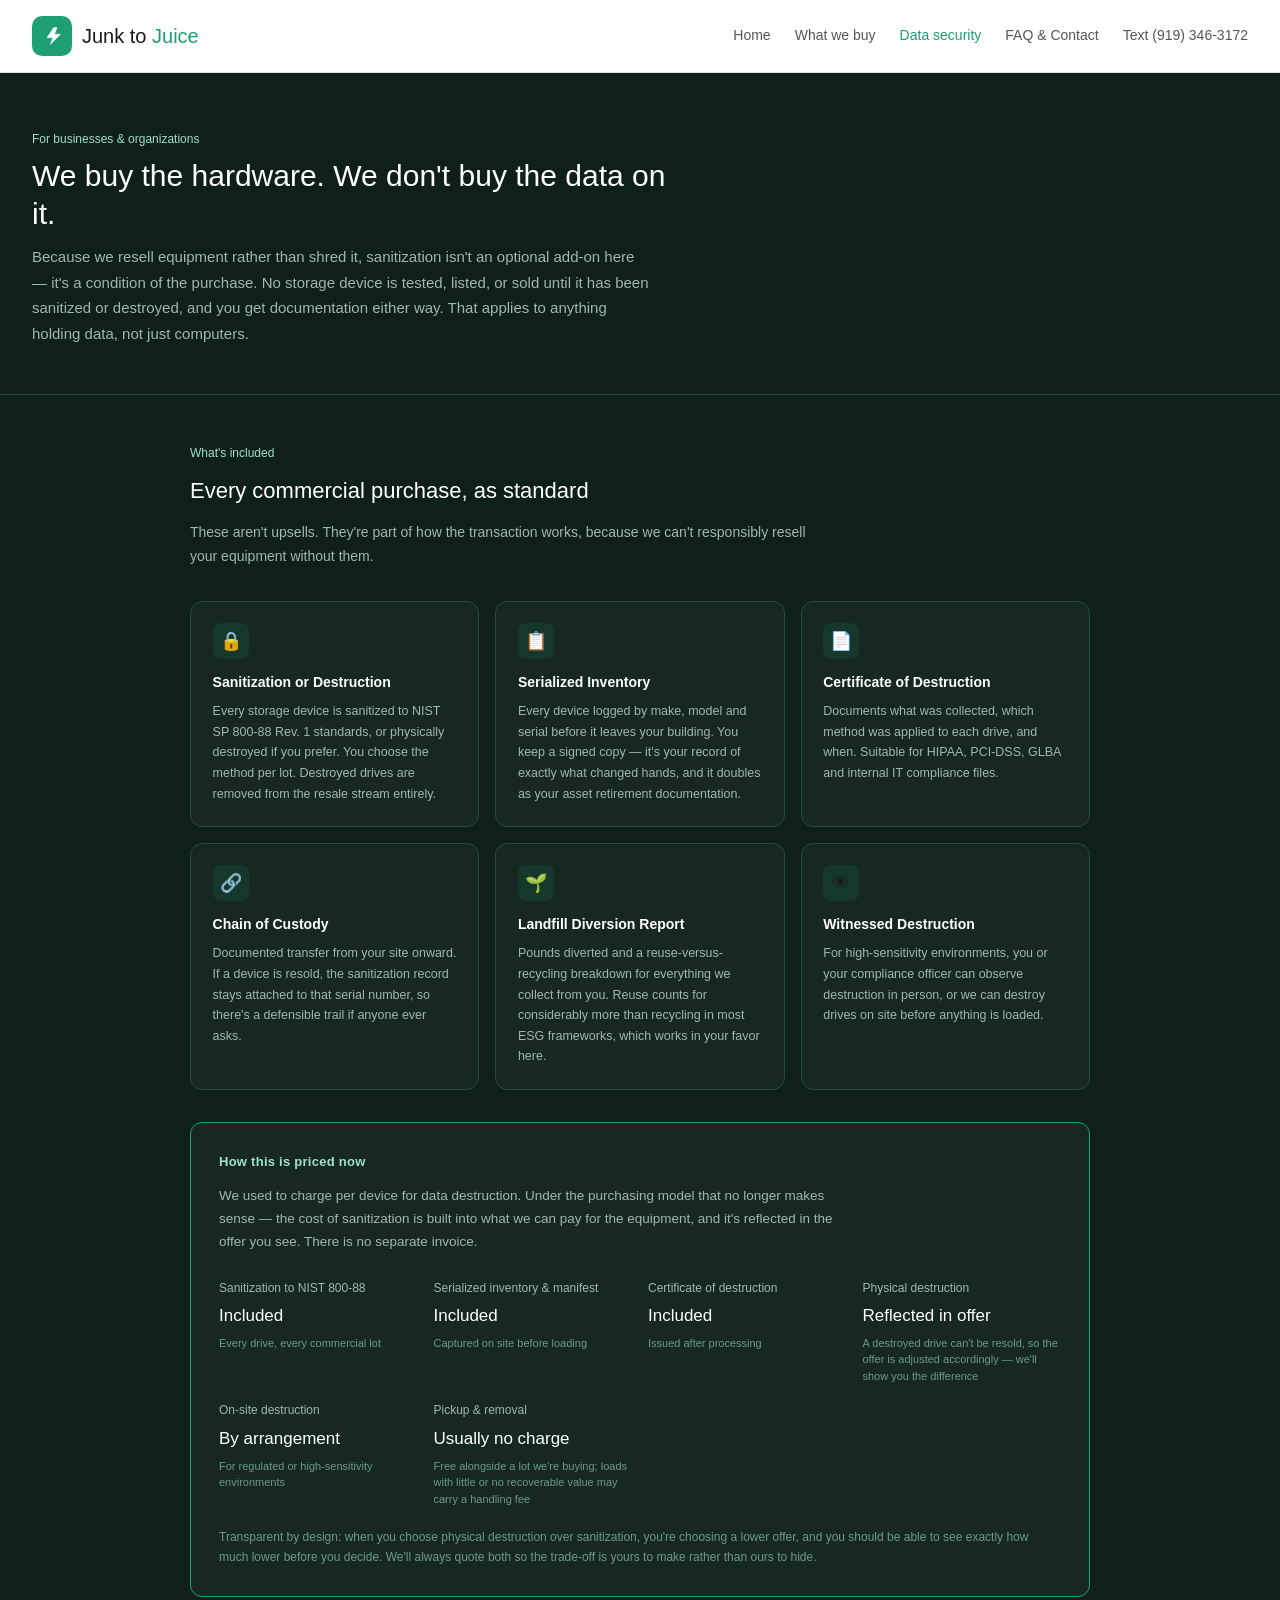
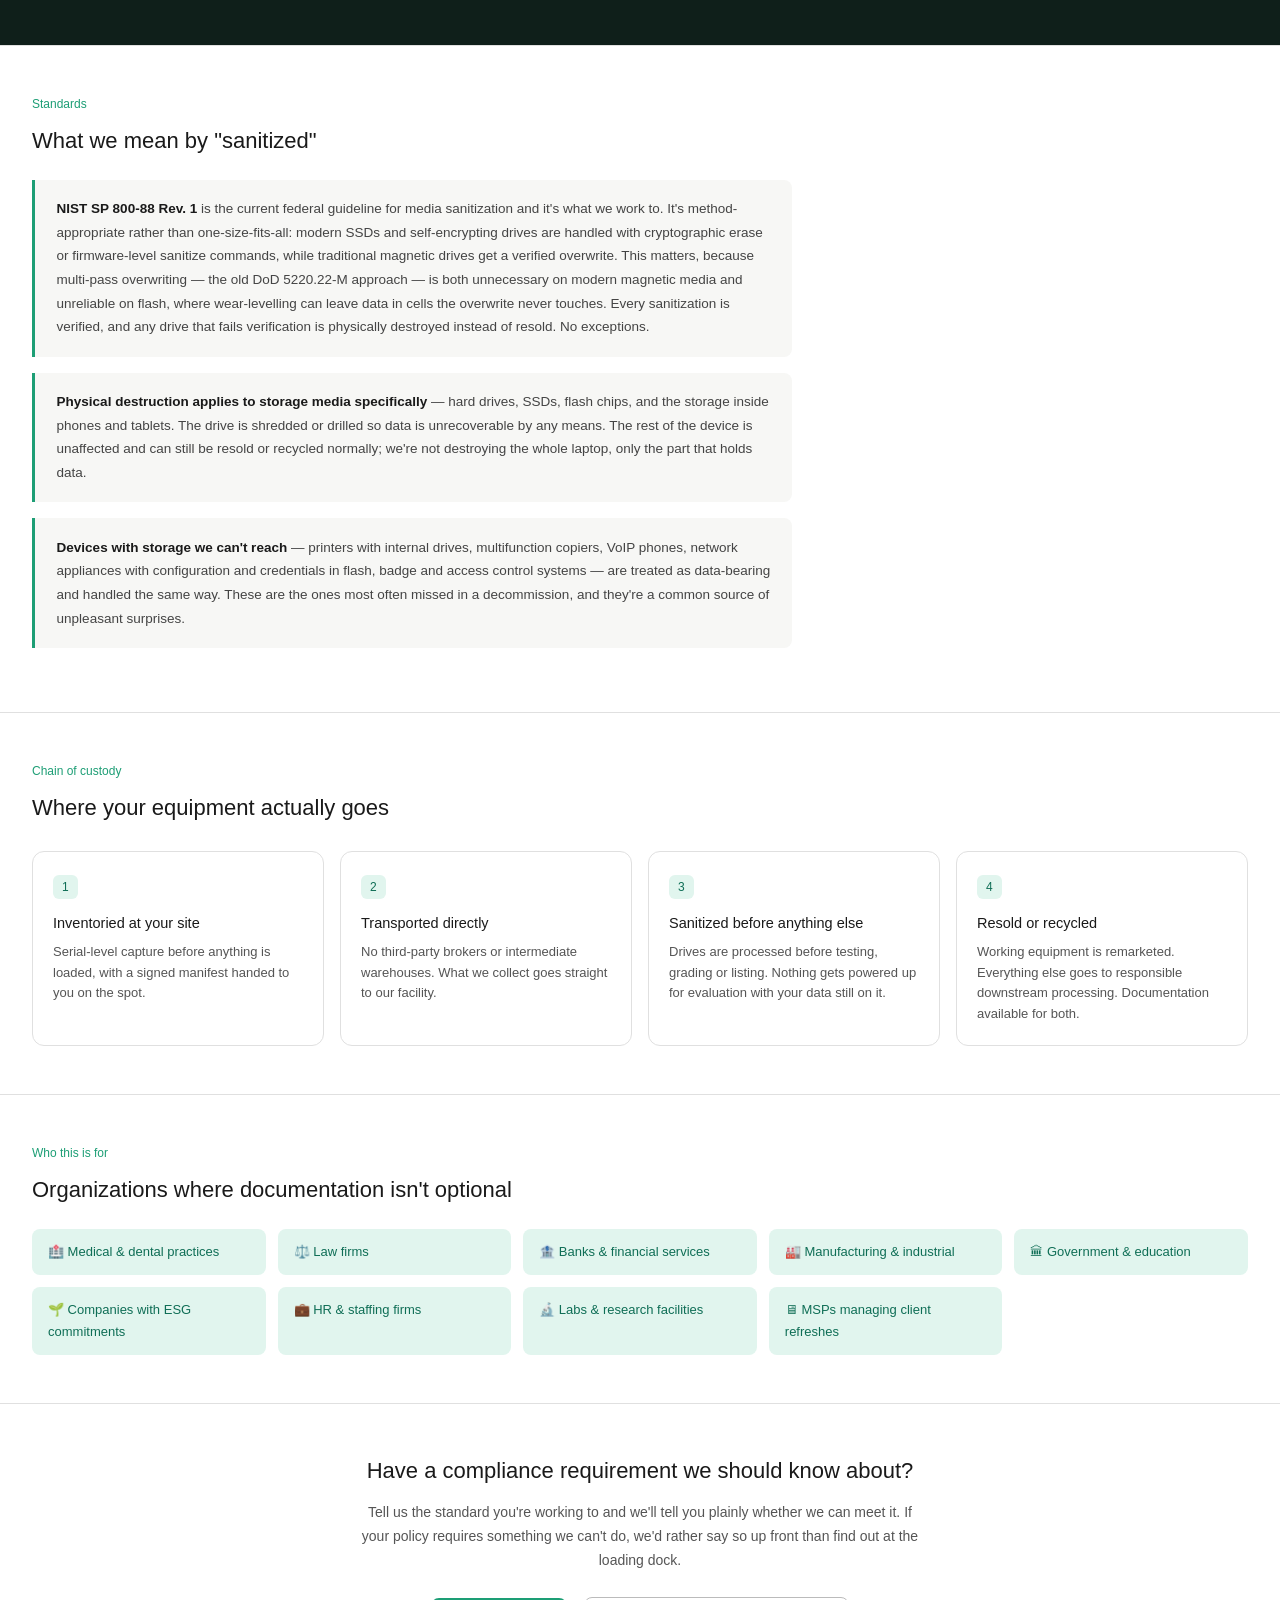
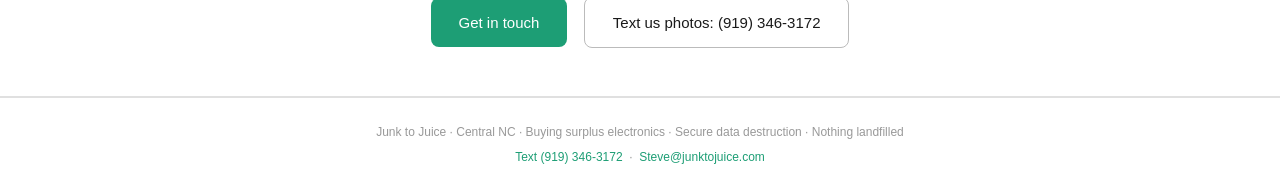
==== commit 9e974e70: "Make text/email the primary contact; replace call links with SMS" ====
--- a/data-security.html
+++ b/data-security.html
@@ -103,7 +103,7 @@
     <a href="/services">What we buy</a>
     <a href="/data-security" class="active">Data security</a>
     <a href="/faq">FAQ &amp; Contact</a>
-    <a class="nav-phone" href="tel:9193463172">(919) 346-3172</a>
+    <a class="nav-phone" href="sms:+19193463172" title="Text or email — calls go to voicemail">Text (919) 346-3172</a>
   </div>
 </nav>
 
@@ -252,13 +252,13 @@
   <h2>Have a compliance requirement we should know about?</h2>
   <p>Tell us the standard you're working to and we'll tell you plainly whether we can meet it. If your policy requires something we can't do, we'd rather say so up front than find out at the loading dock.</p>
   <a class="btn-primary" href="/faq#contact">Get in touch</a>
-  <a class="btn-secondary" href="tel:9193463172">Call (919) 346-3172</a>
+  <a class="btn-secondary" href="sms:+19193463172">Text us photos: (919) 346-3172</a>
 </div>
 
 <footer>
   <p style="font-size:12px; color:#999; margin-bottom:4px;">Junk to Juice · Central NC · Buying surplus electronics · Secure data destruction · Nothing landfilled</p>
   <p style="font-size:12px; color:#999;">
-    <a href="tel:9193463172" style="color:#1D9E75; text-decoration:none;">(919) 346-3172</a>
+    <a href="sms:+19193463172" style="color:#1D9E75; text-decoration:none;">Text (919) 346-3172</a>
     &nbsp;·&nbsp;
     <a href="mailto:Steve@junktojuice.com" style="color:#1D9E75; text-decoration:none;">Steve@junktojuice.com</a>
   </p>
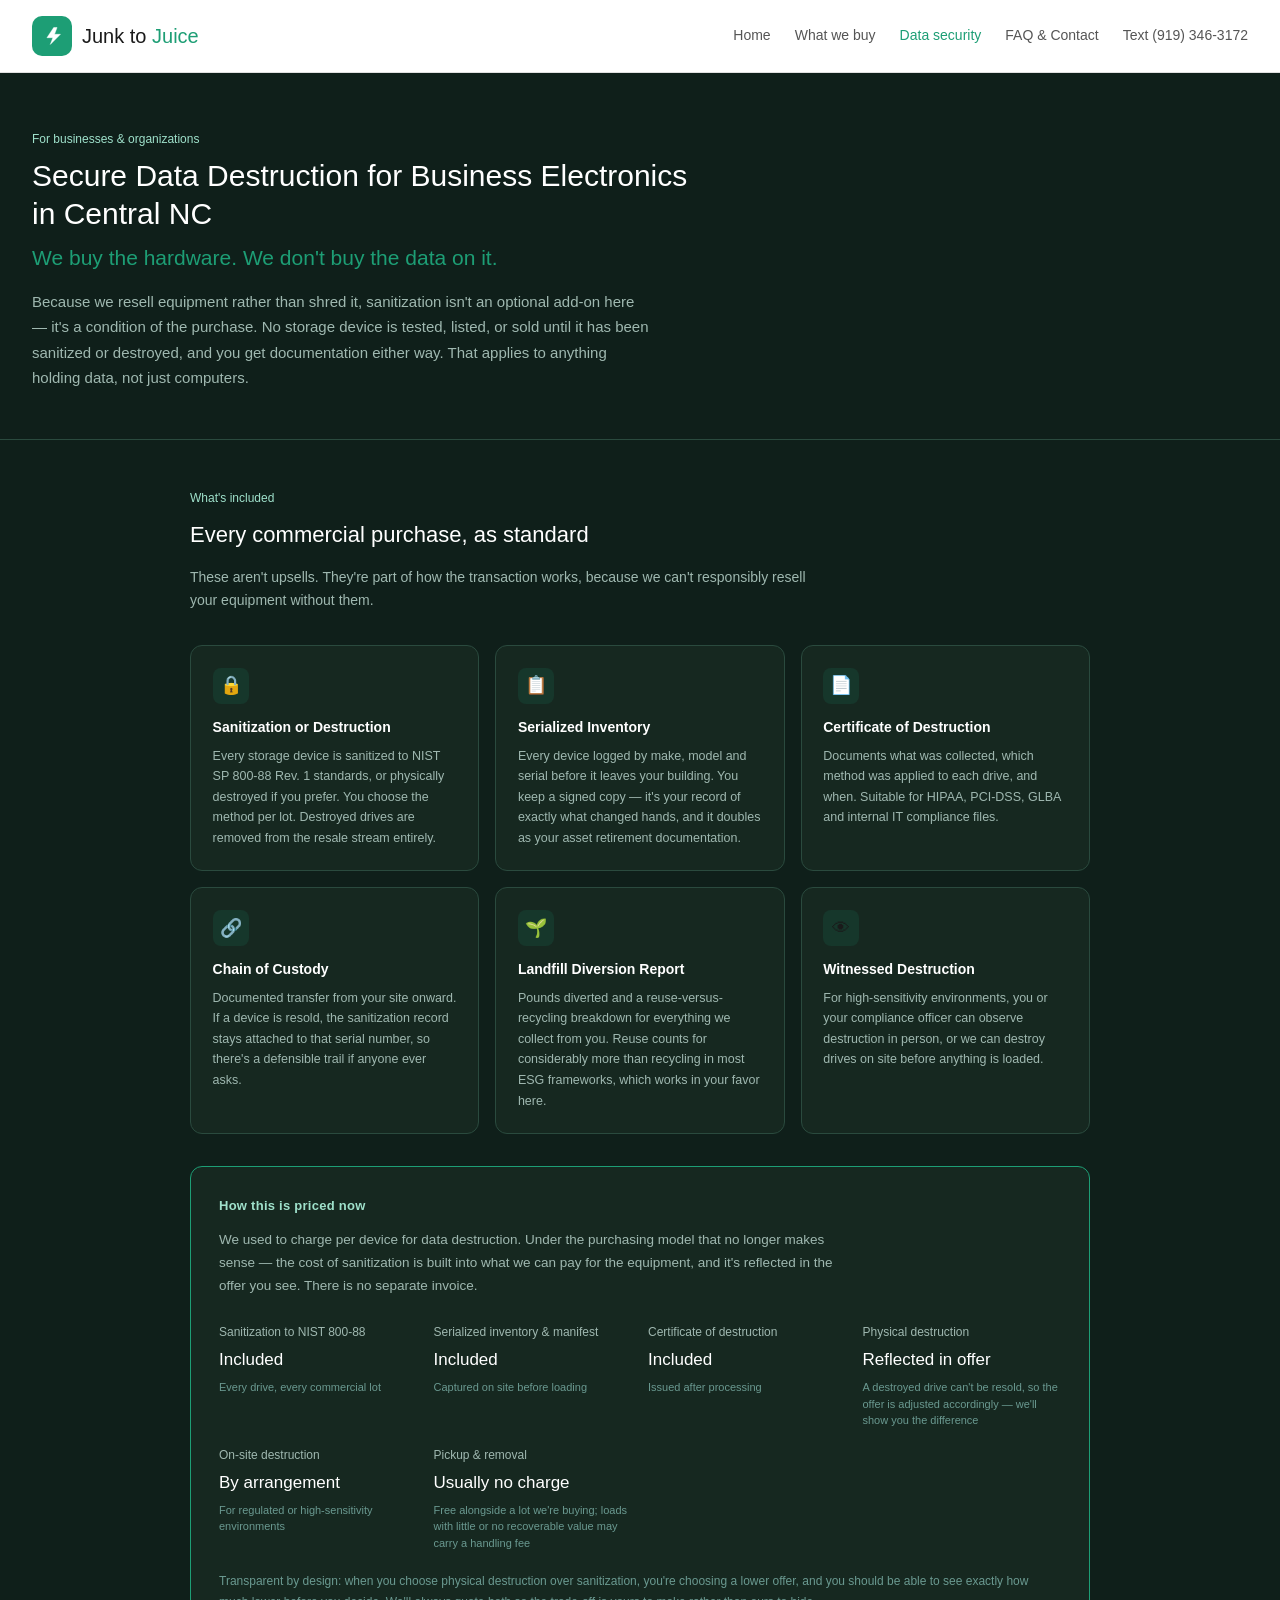
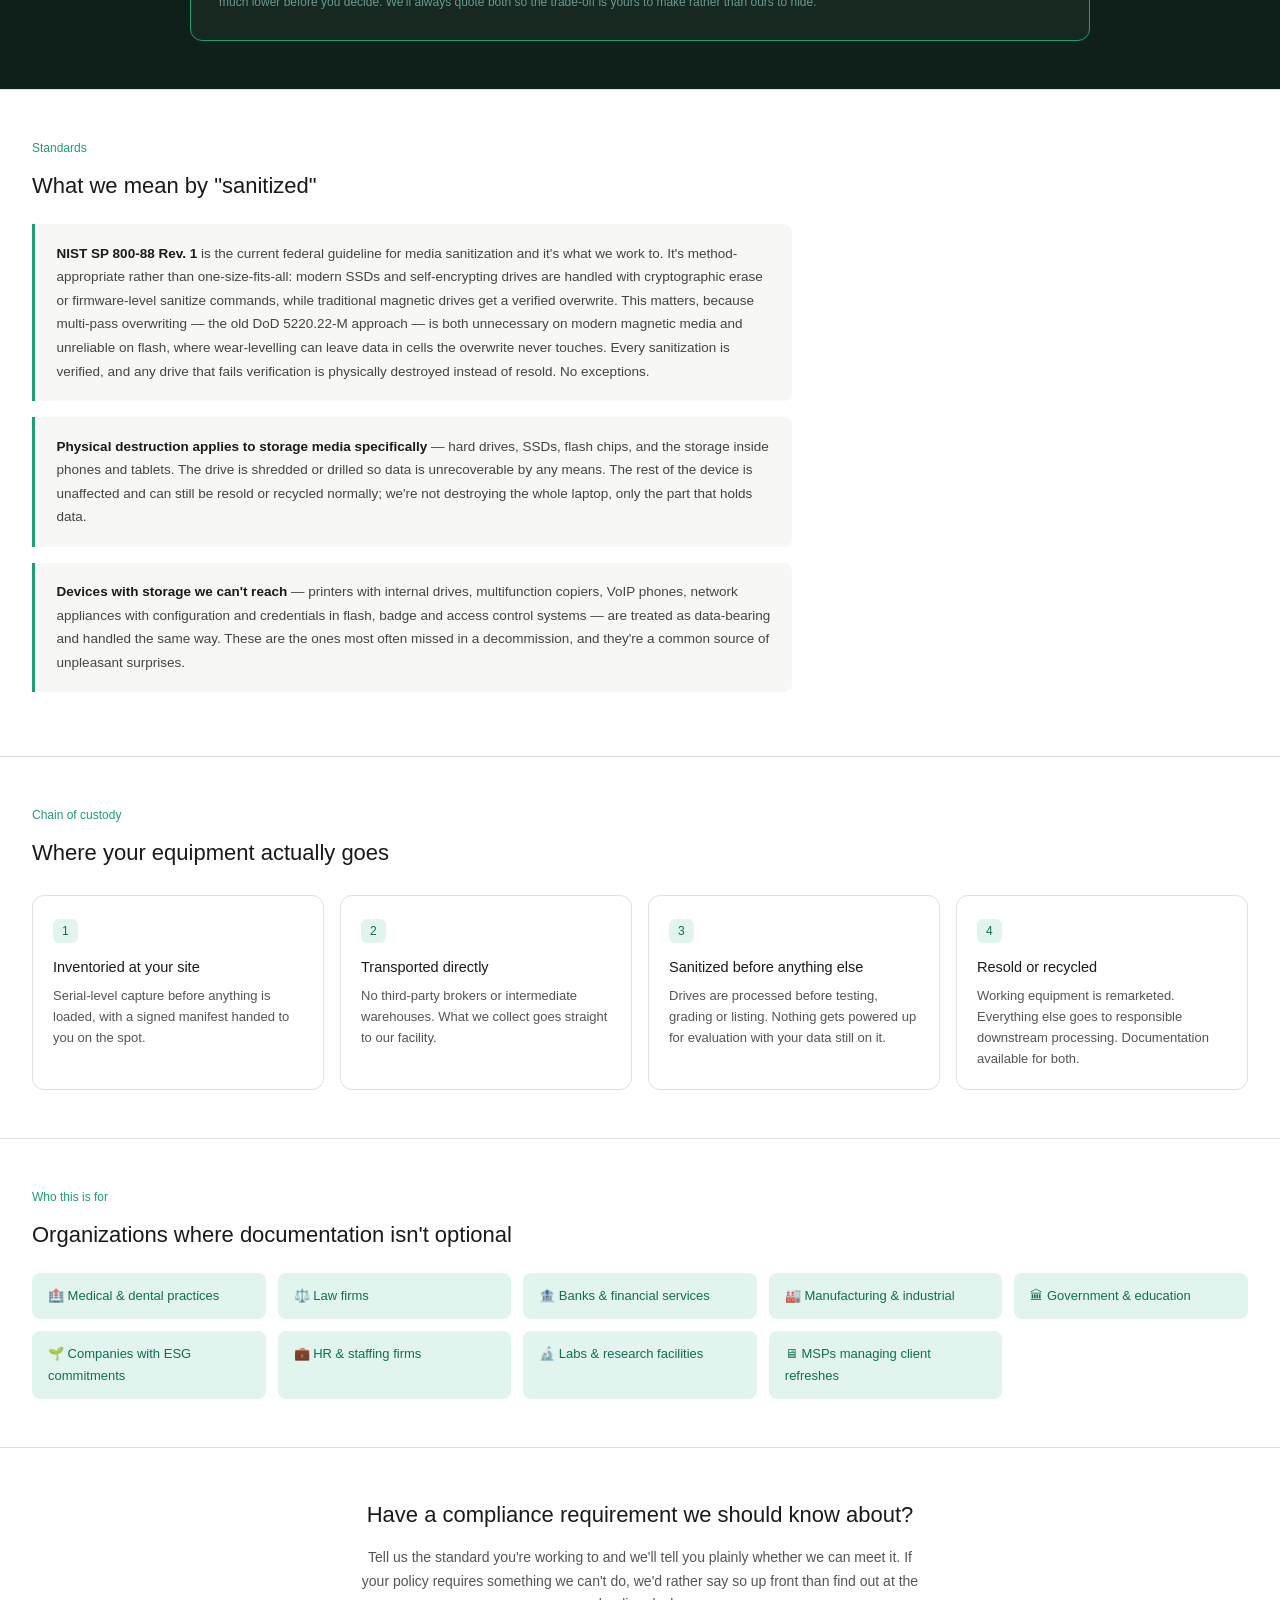
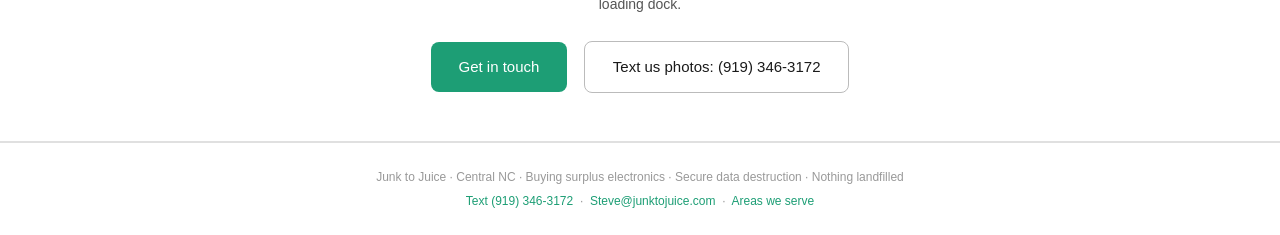
==== commit ce860f76: "SEO: keyword headlines, shorter descriptions, Areas We Serve page, sitemap" ====
--- a/data-security.html
+++ b/data-security.html
@@ -4,7 +4,7 @@
   <meta charset="UTF-8" />
   <meta name="viewport" content="width=device-width, initial-scale=1.0" />
   <title>Data Security &amp; Chain of Custody | Junk to Juice</title>
-  <meta name="description" content="Every drive sanitized to NIST SP 800-88 or physically destroyed before resale. Serialized inventory, certificates of destruction, and documented chain of custody on every commercial purchase." />
+  <meta name="description" content="Every drive wiped to NIST SP 800-88 or destroyed before resale, with certificates of destruction and chain of custody for central NC businesses." />
   <link rel="canonical" href="https://junktojuice.com/data-security" />
   <link rel="icon" href="/favicon.ico" sizes="32x32" />
   <link rel="icon" href="/favicon.svg" type="image/svg+xml" />
@@ -90,6 +90,7 @@
     gtag('js', new Date());
     gtag('config', 'G-BV7R6ZXYHS');
   </script>
+  <style>.hook{font-size:21px!important;font-weight:500!important;color:#1D9E75!important;line-height:1.35!important;margin:0 0 1rem!important;max-width:640px}.hero .hook{margin:0 auto 1rem!important}</style>
 </head>
 <body>
 
@@ -109,7 +110,8 @@
 
 <div class="datasec-hero">
   <div class="label">For businesses &amp; organizations</div>
-  <h1>We buy the hardware. We don't buy the data on it.</h1>
+  <h1>Secure Data Destruction for Business Electronics in Central NC</h1>
+  <p class="hook">We buy the hardware. We don't buy the data on it.</p>
   <p>Because we resell equipment rather than shred it, sanitization isn't an optional add-on here — it's a condition of the purchase. No storage device is tested, listed, or sold until it has been sanitized or destroyed, and you get documentation either way. That applies to anything holding data, not just computers.</p>
 </div>
 
@@ -261,6 +263,8 @@
     <a href="sms:+19193463172" style="color:#1D9E75; text-decoration:none;">Text (919) 346-3172</a>
     &nbsp;·&nbsp;
     <a href="mailto:Steve@junktojuice.com" style="color:#1D9E75; text-decoration:none;">Steve@junktojuice.com</a>
+    &nbsp;·&nbsp;
+    <a href="/service-areas" style="color:#1D9E75; text-decoration:none;">Areas we serve</a>
   </p>
 </footer>
 <script>
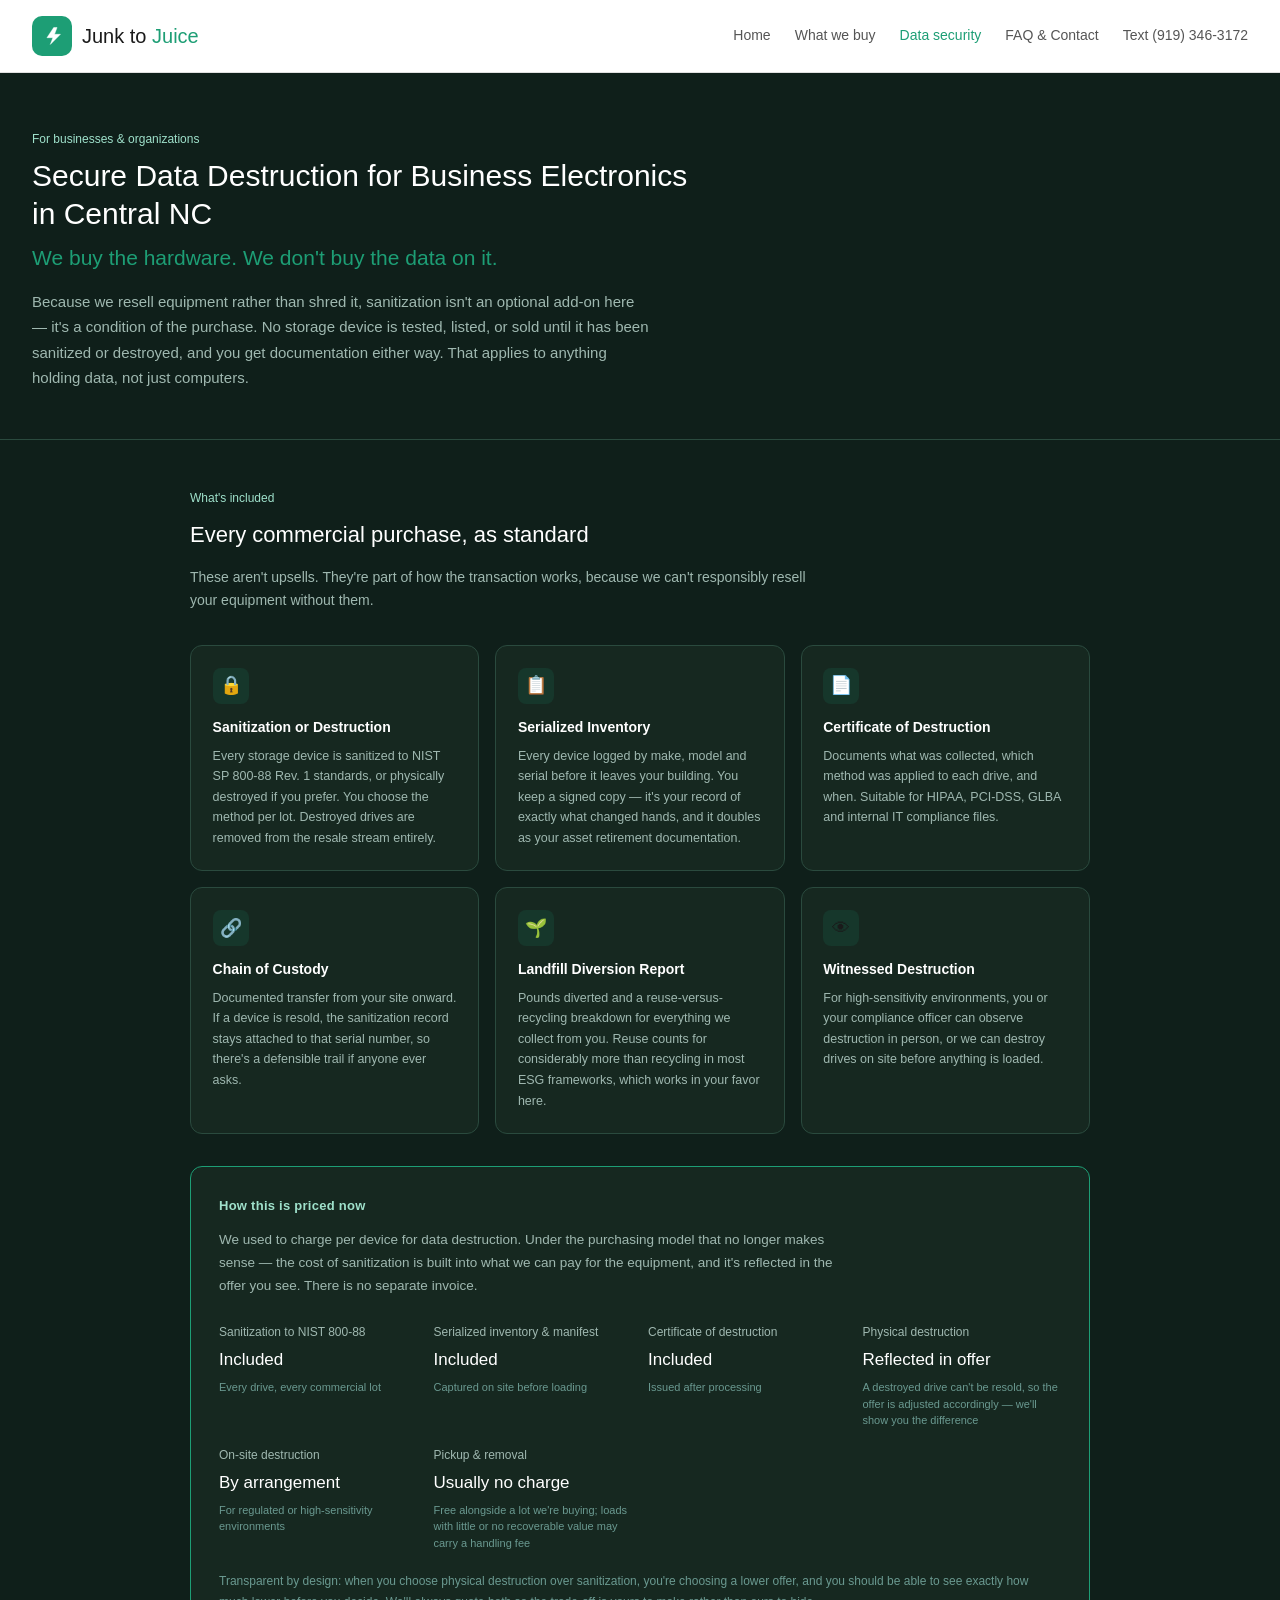
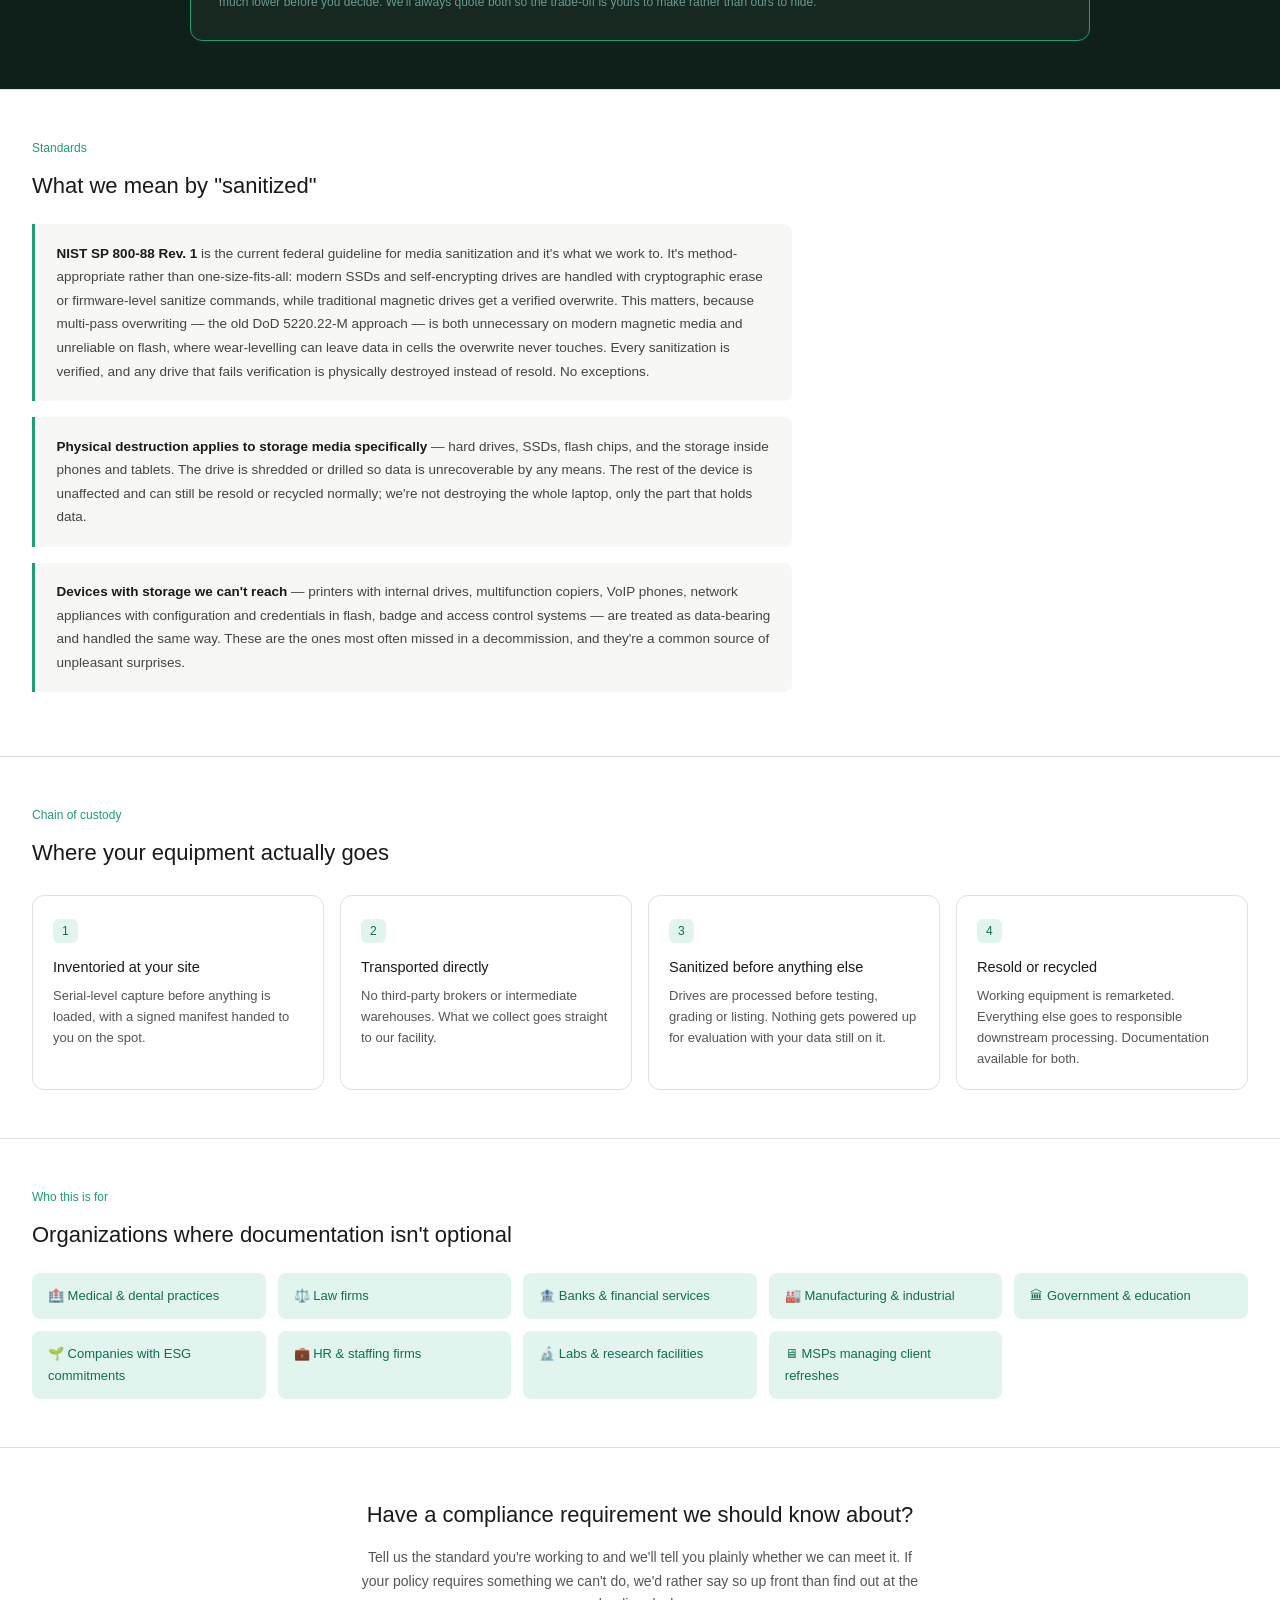
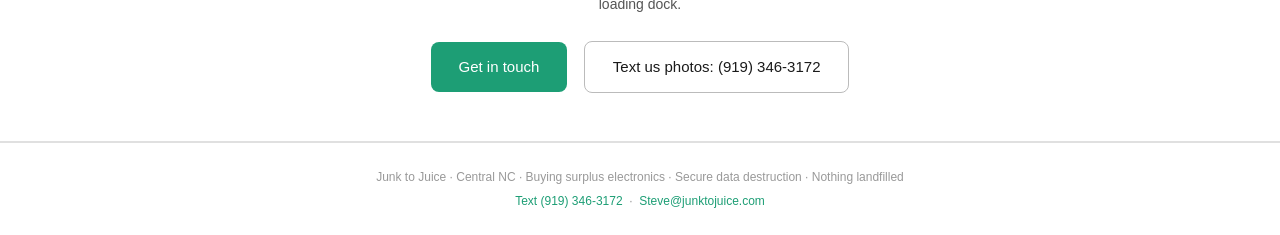
==== commit 6258f312: "Replace areas page with a service-area line on the home page" ====
--- a/data-security.html
+++ b/data-security.html
@@ -263,8 +263,6 @@
     <a href="sms:+19193463172" style="color:#1D9E75; text-decoration:none;">Text (919) 346-3172</a>
     &nbsp;·&nbsp;
     <a href="mailto:Steve@junktojuice.com" style="color:#1D9E75; text-decoration:none;">Steve@junktojuice.com</a>
-    &nbsp;·&nbsp;
-    <a href="/service-areas" style="color:#1D9E75; text-decoration:none;">Areas we serve</a>
   </p>
 </footer>
 <script>
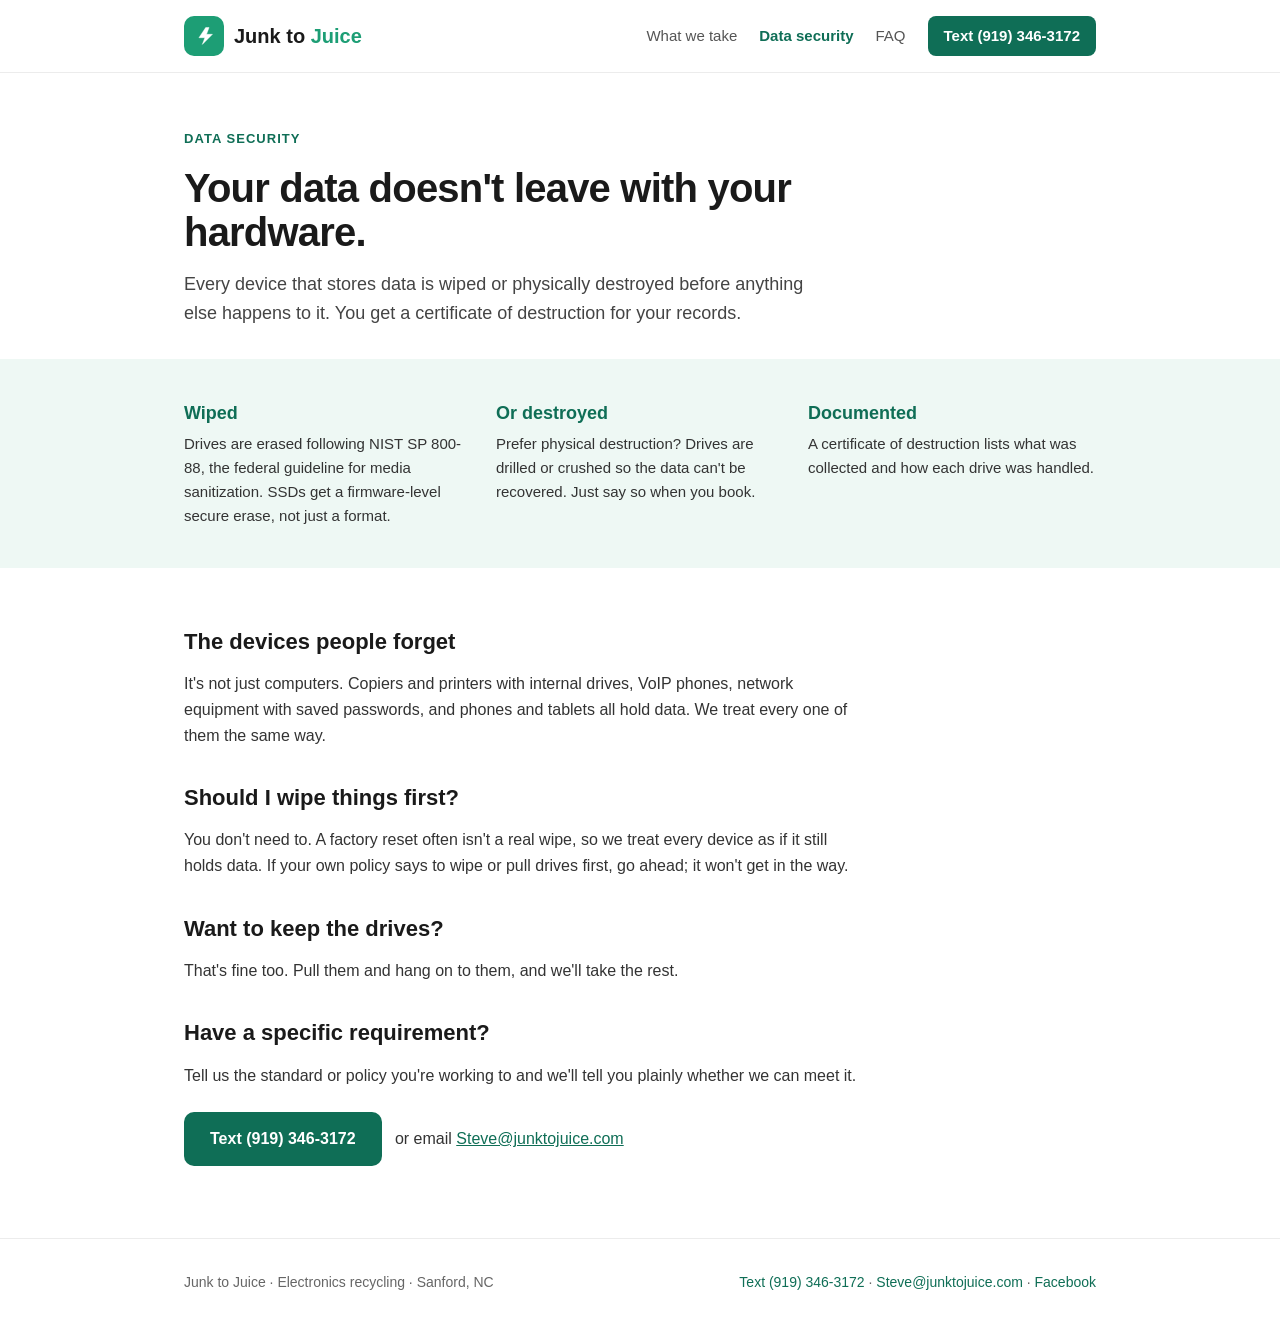
==== commit 6c80f239: "Shorten What we take, Data security and FAQ to match free-pickup home page Shared style.css; removes" ====
--- a/data-security.html
+++ b/data-security.html
@@ -3,86 +3,22 @@
 <head>
   <meta charset="UTF-8" />
   <meta name="viewport" content="width=device-width, initial-scale=1.0" />
-  <title>Data Security &amp; Chain of Custody | Junk to Juice</title>
-  <meta name="description" content="Every drive wiped to NIST SP 800-88 or destroyed before resale, with certificates of destruction and chain of custody for central NC businesses." />
+  <title>Data Destruction for Business Electronics | Sanford &amp; Central NC | Junk to Juice</title>
+  <meta name="description" content="Every hard drive and SSD wiped following NIST SP 800-88 or physically destroyed, with a certificate of destruction. Free pickup across central NC." />
   <link rel="canonical" href="https://junktojuice.com/data-security" />
   <link rel="icon" href="/favicon.ico" sizes="32x32" />
   <link rel="icon" href="/favicon.svg" type="image/svg+xml" />
   <link rel="apple-touch-icon" href="/apple-touch-icon.png" />
   <link rel="manifest" href="/site.webmanifest" />
-  <style>
-    *, *::before, *::after { box-sizing: border-box; margin: 0; padding: 0; }
-    body { font-family: -apple-system, BlinkMacSystemFont, 'Segoe UI', Roboto, sans-serif; background: #fff; color: #1a1a1a; line-height: 1.7; }
-    nav { display: flex; align-items: center; justify-content: space-between; padding: 1rem 2rem; border-bottom: 0.5px solid #e0e0e0; flex-wrap: wrap; gap: 12px; }
-    .logo-mark { display: inline-flex; align-items: center; gap: 10px; text-decoration: none; }
-    .logo-icon { width: 40px; height: 40px; border-radius: 10px; background: #1D9E75; display: flex; align-items: center; justify-content: center; flex-shrink: 0; }
-    .logo-icon svg { width: 22px; height: 22px; }
-    .logo-text { font-size: 20px; font-weight: 500; color: #1a1a1a; }
-    .logo-text span { color: #1D9E75; }
-    .nav-links { display: flex; gap: 24px; flex-wrap: wrap; align-items: center; }
-    .nav-links a { font-size: 14px; color: #555; text-decoration: none; }
-    .nav-links a:hover, .nav-links a.active { color: #1D9E75; font-weight: 500; }
-    .nav-phone { font-size: 14px; color: #1D9E75; text-decoration: none; font-weight: 500; }
-    .datasec-hero { padding: 3.5rem 2rem 3rem; background: #0F1F1A; border-bottom: 0.5px solid #2A4A3E; }
-    .datasec-hero .label { font-size: 12px; font-weight: 500; color: #9FE1CB; margin-bottom: 0.5rem; }
-    .datasec-hero h1 { font-size: 30px; font-weight: 500; color: #fff; line-height: 1.25; margin-bottom: 0.75rem; max-width: 660px; }
-    .datasec-hero p { font-size: 15px; color: #9FB8B0; max-width: 620px; line-height: 1.7; }
-    .datasec-section { padding: 3rem 2rem; border-bottom: 0.5px solid #e0e0e0; background: #0F1F1A; }
-    .datasec-inner { max-width: 900px; margin: 0 auto; }
-    .datasec-label { font-size: 12px; font-weight: 500; color: #9FE1CB; margin-bottom: 0.5rem; }
-    .datasec-title { font-size: 22px; font-weight: 500; color: #fff; margin-bottom: 0.75rem; }
-    .datasec-sub { font-size: 14px; color: #9FB8B0; line-height: 1.7; margin-bottom: 2rem; max-width: 640px; }
-    .datasec-grid { display: grid; grid-template-columns: repeat(auto-fit, minmax(220px, 1fr)); gap: 16px; margin-bottom: 2rem; }
-    .datasec-card { background: #162820; border: 0.5px solid #2A4A3E; border-radius: 12px; padding: 1.35rem; }
-    .datasec-card-icon { width: 36px; height: 36px; border-radius: 8px; background: rgba(29,158,117,0.13); display: flex; align-items: center; justify-content: center; margin-bottom: 0.75rem; font-size: 18px; }
-    .datasec-card h3 { font-size: 14px; font-weight: 600; color: #fff; margin-bottom: 6px; }
-    .datasec-card p { font-size: 12.5px; color: #9FB8B0; line-height: 1.65; }
-    .datasec-pricing { background: #162820; border: 0.5px solid #1D9E75; border-radius: 12px; padding: 1.75rem; margin-top: 0.5rem; }
-    .datasec-pricing-title { font-size: 13px; font-weight: 600; color: #9FE1CB; letter-spacing: 0.02em; margin-bottom: 0.75rem; }
-    .datasec-pricing > p.intro { font-size: 13.5px; color: #9FB8B0; line-height: 1.7; margin-bottom: 1.5rem; max-width: 640px; }
-    .datasec-pricing-grid { display: grid; grid-template-columns: repeat(auto-fit, minmax(190px, 1fr)); gap: 16px; }
-    .datasec-price-item { display: flex; flex-direction: column; gap: 4px; }
-    .datasec-price-item .price-label { font-size: 12px; color: #9FB8B0; }
-    .datasec-price-item .price-val { font-size: 17px; font-weight: 500; color: #fff; }
-    .datasec-price-item .price-note { font-size: 11px; color: #6A9990; line-height: 1.5; }
-    .datasec-note { font-size: 12px; color: #6A9990; margin-top: 1.25rem; line-height: 1.7; }
-    .light-section { padding: 3rem 2rem; border-bottom: 0.5px solid #e0e0e0; }
-    .light-section .section-label { font-size: 12px; font-weight: 500; color: #1D9E75; margin-bottom: 0.5rem; }
-    .light-section .section-title { font-size: 22px; font-weight: 500; color: #1a1a1a; margin-bottom: 1.25rem; }
-    .destruction-note { background: #f7f7f5; border-left: 3px solid #1D9E75; border-radius: 0 8px 8px 0; padding: 1.1rem 1.35rem; font-size: 13.5px; color: #444; line-height: 1.75; margin-bottom: 1rem; max-width: 760px; }
-    .destruction-note strong { color: #1a1a1a; }
-    .chain { display: grid; grid-template-columns: repeat(auto-fit, minmax(190px, 1fr)); gap: 16px; margin-top: 1.5rem; }
-    .chain-step { border: 0.5px solid #e0e0e0; border-radius: 12px; padding: 1.25rem; }
-    .chain-step .n { font-size: 12px; font-weight: 500; color: #0F6E56; background: #E1F5EE; border-radius: 6px; padding: 2px 9px; display: inline-block; margin-bottom: 0.75rem; }
-    .chain-step h3 { font-size: 14.5px; font-weight: 500; margin-bottom: 6px; }
-    .chain-step p { font-size: 13px; color: #555; line-height: 1.6; }
-    .who-grid { display: grid; grid-template-columns: repeat(auto-fit, minmax(200px, 1fr)); gap: 12px; margin-top: 1rem; }
-    .who-chip { background: #E1F5EE; border-radius: 8px; padding: 0.75rem 1rem; font-size: 13px; color: #0F6E56; font-weight: 500; }
-    .contact-cta { text-align: center; padding: 3rem 2rem; border-bottom: 0.5px solid #e0e0e0; }
-    .contact-cta h2 { font-size: 22px; font-weight: 500; color: #1a1a1a; margin-bottom: 0.75rem; }
-    .contact-cta p { font-size: 14px; color: #555; margin-bottom: 1.5rem; max-width: 560px; margin-left: auto; margin-right: auto; }
-    .btn-primary { background: #1D9E75; color: #fff; border: none; border-radius: 8px; padding: 12px 28px; font-size: 15px; font-weight: 500; cursor: pointer; font-family: inherit; text-decoration: none; display: inline-block; }
-    .btn-primary:hover { background: #178a65; }
-    .btn-secondary { background: transparent; color: #1a1a1a; border: 0.5px solid #bbb; border-radius: 8px; padding: 12px 28px; font-size: 15px; cursor: pointer; font-family: inherit; text-decoration: none; display: inline-block; margin-left: 12px; }
-    .btn-secondary:hover { background: #f5f5f5; }
-    footer { padding: 1.5rem 2rem; text-align: center; border-top: 0.5px solid #e0e0e0; }
-    footer p { font-size: 12px; color: #999; }
-    @media (max-width: 560px) { nav { justify-content: center; } .btn-secondary { margin-left: 0; margin-top: 8px; } .datasec-hero h1 { font-size: 25px; } }
-  </style>
+  <link rel="stylesheet" href="/style.css" />
   <meta name="robots" content="index, follow" />
   <meta property="og:type" content="website" />
   <meta property="og:url" content="https://junktojuice.com/data-security" />
-  <meta property="og:title" content="Data Security &amp; Chain of Custody | Junk to Juice" />
-  <meta property="og:description" content="Every drive sanitized to NIST SP 800-88 or physically destroyed before resale. Certificates of destruction on every commercial purchase." />
+  <meta property="og:title" content="Data Destruction | Junk to Juice Electronics Recycling" />
+  <meta property="og:description" content="Every drive wiped or physically destroyed, with a certificate of destruction." />
   <meta property="og:site_name" content="Junk to Juice" />
   <meta property="og:image" content="https://junktojuice.com/og-image.png" />
-  <meta property="og:image:width" content="1200" />
-  <meta property="og:image:height" content="630" />
   <meta name="twitter:card" content="summary_large_image" />
-  <meta name="twitter:image" content="https://junktojuice.com/og-image.png" />
-  <meta name="twitter:title" content="Data Security &amp; Chain of Custody | Junk to Juice" />
-  <meta name="twitter:description" content="Every drive sanitized to NIST SP 800-88 or physically destroyed before resale." />
-  <!-- Google tag (gtag.js) -->
   <script async src="https://www.googletagmanager.com/gtag/js?id=G-BV7R6ZXYHS"></script>
   <script>
     window.dataLayer = window.dataLayer || [];
@@ -90,185 +26,67 @@
     gtag('js', new Date());
     gtag('config', 'G-BV7R6ZXYHS');
   </script>
-  <style>.hook{font-size:21px!important;font-weight:500!important;color:#1D9E75!important;line-height:1.35!important;margin:0 0 1rem!important;max-width:640px}.hero .hook{margin:0 auto 1rem!important}</style>
 </head>
 <body>
 
 <nav>
-  <a class="logo-mark" href="/">
-    <div class="logo-icon"><svg viewBox="0 0 26 26" fill="none" xmlns="http://www.w3.org/2000/svg"><path d="M15 3L7 15h7l-3 8L23 11h-7l3-8z" fill="white" stroke="white" stroke-width="0.5" stroke-linejoin="round"/></svg></div>
-    <span class="logo-text">Junk to <span>Juice</span></span>
-  </a>
-  <div class="nav-links">
-    <a href="/">Home</a>
-    <a href="/services">What we buy</a>
-    <a href="/data-security" class="active">Data security</a>
-    <a href="/faq">FAQ &amp; Contact</a>
-    <a class="nav-phone" href="sms:+19193463172" title="Text or email — calls go to voicemail">Text (919) 346-3172</a>
+  <div class="wrap">
+    <a class="logo-mark" href="/">
+      <div class="logo-icon"><svg viewBox="0 0 26 26" fill="none" xmlns="http://www.w3.org/2000/svg" aria-hidden="true"><path d="M15 3L7 15h7l-3 8L23 11h-7l3-8z" fill="white" stroke="white" stroke-width="0.5" stroke-linejoin="round"/></svg></div>
+      <span class="logo-text">Junk to <span>Juice</span></span>
+    </a>
+    <div class="nav-links">
+      <a href="/services">What we take</a>
+      <a href="/data-security" class="active">Data security</a>
+      <a href="/faq">FAQ</a>
+      <a class="nav-cta" href="sms:+19193463172">Text (919) 346-3172</a>
+    </div>
   </div>
 </nav>
 
-<div class="datasec-hero">
-  <div class="label">For businesses &amp; organizations</div>
-  <h1>Secure Data Destruction for Business Electronics in Central NC</h1>
-  <p class="hook">We buy the hardware. We don't buy the data on it.</p>
-  <p>Because we resell equipment rather than shred it, sanitization isn't an optional add-on here — it's a condition of the purchase. No storage device is tested, listed, or sold until it has been sanitized or destroyed, and you get documentation either way. That applies to anything holding data, not just computers.</p>
-</div>
+<header class="page-head">
+  <div class="wrap">
+    <div class="eyebrow">Data security</div>
+    <h1>Your data doesn't leave with your hardware.</h1>
+    <p>Every device that stores data is wiped or physically destroyed before anything else happens to it. You get a certificate of destruction for your records.</p>
+  </div>
+</header>
 
-<div class="datasec-section" id="data-security">
-  <div class="datasec-inner">
-    <div class="datasec-label">What's included</div>
-    <div class="datasec-title">Every commercial purchase, as standard</div>
-    <p class="datasec-sub">These aren't upsells. They're part of how the transaction works, because we can't responsibly resell your equipment without them.</p>
-    <div class="datasec-grid">
-      <div class="datasec-card">
-        <div class="datasec-card-icon">🔒</div>
-        <h3>Sanitization or Destruction</h3>
-        <p>Every storage device is sanitized to NIST SP 800-88 Rev. 1 standards, or physically destroyed if you prefer. You choose the method per lot. Destroyed drives are removed from the resale stream entirely.</p>
-      </div>
-      <div class="datasec-card">
-        <div class="datasec-card-icon">📋</div>
-        <h3>Serialized Inventory</h3>
-        <p>Every device logged by make, model and serial before it leaves your building. You keep a signed copy — it's your record of exactly what changed hands, and it doubles as your asset retirement documentation.</p>
-      </div>
-      <div class="datasec-card">
-        <div class="datasec-card-icon">📄</div>
-        <h3>Certificate of Destruction</h3>
-        <p>Documents what was collected, which method was applied to each drive, and when. Suitable for HIPAA, PCI-DSS, GLBA and internal IT compliance files.</p>
-      </div>
-      <div class="datasec-card">
-        <div class="datasec-card-icon">🔗</div>
-        <h3>Chain of Custody</h3>
-        <p>Documented transfer from your site onward. If a device is resold, the sanitization record stays attached to that serial number, so there's a defensible trail if anyone ever asks.</p>
-      </div>
-      <div class="datasec-card">
-        <div class="datasec-card-icon">🌱</div>
-        <h3>Landfill Diversion Report</h3>
-        <p>Pounds diverted and a reuse-versus-recycling breakdown for everything we collect from you. Reuse counts for considerably more than recycling in most ESG frameworks, which works in your favor here.</p>
-      </div>
-      <div class="datasec-card">
-        <div class="datasec-card-icon">👁</div>
-        <h3>Witnessed Destruction</h3>
-        <p>For high-sensitivity environments, you or your compliance officer can observe destruction in person, or we can destroy drives on site before anything is loaded.</p>
-      </div>
-    </div>
+<section class="points">
+  <div class="wrap">
+    <div class="point"><h2>Wiped</h2><p>Drives are erased following NIST SP 800-88, the federal guideline for media sanitization. SSDs get a firmware-level secure erase, not just a format.</p></div>
+    <div class="point"><h2>Or destroyed</h2><p>Prefer physical destruction? Drives are drilled or crushed so the data can't be recovered. Just say so when you book.</p></div>
+    <div class="point"><h2>Documented</h2><p>A certificate of destruction lists what was collected and how each drive was handled.</p></div>
+  </div>
+</section>
 
-    <div class="datasec-pricing">
-      <div class="datasec-pricing-title">How this is priced now</div>
-      <p class="intro">We used to charge per device for data destruction. Under the purchasing model that no longer makes sense — the cost of sanitization is built into what we can pay for the equipment, and it's reflected in the offer you see. There is no separate invoice.</p>
-      <div class="datasec-pricing-grid">
-        <div class="datasec-price-item">
-          <span class="price-label">Sanitization to NIST 800-88</span>
-          <span class="price-val">Included</span>
-          <span class="price-note">Every drive, every commercial lot</span>
-        </div>
-        <div class="datasec-price-item">
-          <span class="price-label">Serialized inventory &amp; manifest</span>
-          <span class="price-val">Included</span>
-          <span class="price-note">Captured on site before loading</span>
-        </div>
-        <div class="datasec-price-item">
-          <span class="price-label">Certificate of destruction</span>
-          <span class="price-val">Included</span>
-          <span class="price-note">Issued after processing</span>
-        </div>
-        <div class="datasec-price-item">
-          <span class="price-label">Physical destruction</span>
-          <span class="price-val">Reflected in offer</span>
-          <span class="price-note">A destroyed drive can't be resold, so the offer is adjusted accordingly — we'll show you the difference</span>
-        </div>
-        <div class="datasec-price-item">
-          <span class="price-label">On-site destruction</span>
-          <span class="price-val">By arrangement</span>
-          <span class="price-note">For regulated or high-sensitivity environments</span>
-        </div>
-        <div class="datasec-price-item">
-          <span class="price-label">Pickup &amp; removal</span>
-          <span class="price-val">Usually no charge</span>
-          <span class="price-note">Free alongside a lot we're buying; loads with little or no recoverable value may carry a handling fee</span>
-        </div>
-      </div>
-      <p class="datasec-note">Transparent by design: when you choose physical destruction over sanitization, you're choosing a lower offer, and you should be able to see exactly how much lower before you decide. We'll always quote both so the trade-off is yours to make rather than ours to hide.</p>
+<section class="section">
+  <div class="wrap prose">
+    <h2 style="margin-top:0;">The devices people forget</h2>
+    <p>It's not just computers. Copiers and printers with internal drives, VoIP phones, network equipment with saved passwords, and phones and tablets all hold data. We treat every one of them the same way.</p>
+
+    <h2>Should I wipe things first?</h2>
+    <p>You don't need to. A factory reset often isn't a real wipe, so we treat every device as if it still holds data. If your own policy says to wipe or pull drives first, go ahead; it won't get in the way.</p>
+
+    <h2>Want to keep the drives?</h2>
+    <p>That's fine too. Pull them and hang on to them, and we'll take the rest.</p>
+
+    <h2>Have a specific requirement?</h2>
+    <p>Tell us the standard or policy you're working to and we'll tell you plainly whether we can meet it.</p>
+    <p style="margin-top:1.5rem;"><a class="btn-primary" href="sms:+19193463172" style="text-decoration:none;">Text (919) 346-3172</a>
+    &nbsp; or email <a href="mailto:Steve@junktojuice.com">Steve@junktojuice.com</a></p>
+  </div>
+</section>
+
+<footer>
+  <div class="wrap">
+    <div>Junk to Juice · Electronics recycling · Sanford, NC</div>
+    <div>
+      <a href="sms:+19193463172">Text (919) 346-3172</a> ·
+      <a href="mailto:Steve@junktojuice.com">Steve@junktojuice.com</a> ·
+      <a href="https://www.facebook.com/junktojuice" rel="noopener">Facebook</a>
     </div>
   </div>
-</div>
-
-<div class="light-section">
-  <div class="section-label">Standards</div>
-  <div class="section-title">What we mean by "sanitized"</div>
-  <div class="destruction-note">
-    <strong>NIST SP 800-88 Rev. 1</strong> is the current federal guideline for media sanitization and it's what we work to. It's method-appropriate rather than one-size-fits-all: modern SSDs and self-encrypting drives are handled with cryptographic erase or firmware-level sanitize commands, while traditional magnetic drives get a verified overwrite. This matters, because multi-pass overwriting — the old DoD 5220.22-M approach — is both unnecessary on modern magnetic media and unreliable on flash, where wear-levelling can leave data in cells the overwrite never touches. Every sanitization is verified, and any drive that fails verification is physically destroyed instead of resold. No exceptions.
-  </div>
-  <div class="destruction-note">
-    <strong>Physical destruction applies to storage media specifically</strong> — hard drives, SSDs, flash chips, and the storage inside phones and tablets. The drive is shredded or drilled so data is unrecoverable by any means. The rest of the device is unaffected and can still be resold or recycled normally; we're not destroying the whole laptop, only the part that holds data.
-  </div>
-  <div class="destruction-note">
-    <strong>Devices with storage we can't reach</strong> — printers with internal drives, multifunction copiers, VoIP phones, network appliances with configuration and credentials in flash, badge and access control systems — are treated as data-bearing and handled the same way. These are the ones most often missed in a decommission, and they're a common source of unpleasant surprises.
-  </div>
-</div>
-
-<div class="light-section">
-  <div class="section-label">Chain of custody</div>
-  <div class="section-title">Where your equipment actually goes</div>
-  <div class="chain">
-    <div class="chain-step">
-      <span class="n">1</span>
-      <h3>Inventoried at your site</h3>
-      <p>Serial-level capture before anything is loaded, with a signed manifest handed to you on the spot.</p>
-    </div>
-    <div class="chain-step">
-      <span class="n">2</span>
-      <h3>Transported directly</h3>
-      <p>No third-party brokers or intermediate warehouses. What we collect goes straight to our facility.</p>
-    </div>
-    <div class="chain-step">
-      <span class="n">3</span>
-      <h3>Sanitized before anything else</h3>
-      <p>Drives are processed before testing, grading or listing. Nothing gets powered up for evaluation with your data still on it.</p>
-    </div>
-    <div class="chain-step">
-      <span class="n">4</span>
-      <h3>Resold or recycled</h3>
-      <p>Working equipment is remarketed. Everything else goes to responsible downstream processing. Documentation available for both.</p>
-    </div>
-  </div>
-</div>
-
-<div class="light-section">
-  <div class="section-label">Who this is for</div>
-  <div class="section-title">Organizations where documentation isn't optional</div>
-  <div class="who-grid">
-    <div class="who-chip">🏥 Medical &amp; dental practices</div>
-    <div class="who-chip">⚖️ Law firms</div>
-    <div class="who-chip">🏦 Banks &amp; financial services</div>
-    <div class="who-chip">🏭 Manufacturing &amp; industrial</div>
-    <div class="who-chip">🏛 Government &amp; education</div>
-    <div class="who-chip">🌱 Companies with ESG commitments</div>
-    <div class="who-chip">💼 HR &amp; staffing firms</div>
-    <div class="who-chip">🔬 Labs &amp; research facilities</div>
-    <div class="who-chip">🖥 MSPs managing client refreshes</div>
-  </div>
-</div>
-
-<div class="contact-cta">
-  <h2>Have a compliance requirement we should know about?</h2>
-  <p>Tell us the standard you're working to and we'll tell you plainly whether we can meet it. If your policy requires something we can't do, we'd rather say so up front than find out at the loading dock.</p>
-  <a class="btn-primary" href="/faq#contact">Get in touch</a>
-  <a class="btn-secondary" href="sms:+19193463172">Text us photos: (919) 346-3172</a>
-</div>
-
-<footer>
-  <p style="font-size:12px; color:#999; margin-bottom:4px;">Junk to Juice · Central NC · Buying surplus electronics · Secure data destruction · Nothing landfilled</p>
-  <p style="font-size:12px; color:#999;">
-    <a href="sms:+19193463172" style="color:#1D9E75; text-decoration:none;">Text (919) 346-3172</a>
-    &nbsp;·&nbsp;
-    <a href="mailto:Steve@junktojuice.com" style="color:#1D9E75; text-decoration:none;">Steve@junktojuice.com</a>
-  </p>
 </footer>
-<script>
-  window.addEventListener('pageshow', function(e) {
-    if (e.persisted) { window.location.reload(); }
-  });
-</script>
 </body>
 </html>
--- a/style.css
+++ b/style.css
@@ -0,0 +1,78 @@
+*, *::before, *::after { box-sizing: border-box; margin: 0; padding: 0; }
+body { font-family: -apple-system, BlinkMacSystemFont, 'Segoe UI', Roboto, sans-serif; background: #fff; color: #1a1a1a; line-height: 1.6; }
+a { color: #0F6E56; }
+.wrap { max-width: 960px; margin: 0 auto; padding: 0 1.5rem; }
+nav { border-bottom: 1px solid #ececec; }
+nav .wrap { display: flex; align-items: center; justify-content: space-between; gap: 12px; padding-top: 1rem; padding-bottom: 1rem; flex-wrap: wrap; }
+.logo-mark { display: inline-flex; align-items: center; gap: 10px; text-decoration: none; }
+.logo-icon { width: 40px; height: 40px; border-radius: 10px; background: #1D9E75; display: flex; align-items: center; justify-content: center; flex-shrink: 0; }
+.logo-icon svg { width: 22px; height: 22px; }
+.logo-text { font-size: 20px; font-weight: 600; color: #1a1a1a; }
+.logo-text span { color: #1D9E75; }
+.nav-links { display: flex; gap: 22px; flex-wrap: wrap; align-items: center; }
+.nav-links a { font-size: 15px; color: #555; text-decoration: none; }
+.nav-links a:hover, .nav-links a.active { color: #0F6E56; }
+.nav-cta { background: #0F6E56; color: #fff !important; padding: 8px 16px; border-radius: 8px; font-weight: 600; }
+
+.hero { padding: 4.5rem 0 4rem; }
+.eyebrow { font-size: 13px; font-weight: 600; letter-spacing: 0.08em; text-transform: uppercase; color: #0F6E56; margin-bottom: 1rem; }
+.hero h1 { font-size: 48px; line-height: 1.08; font-weight: 700; letter-spacing: -0.02em; max-width: 720px; margin-bottom: 1.25rem; }
+.hero h1 span { color: #1D9E75; }
+.hero p.lede { font-size: 19px; color: #444; max-width: 600px; margin-bottom: 2rem; }
+.cta-row { display: flex; gap: 12px; flex-wrap: wrap; }
+.btn-primary { background: #0F6E56; color: #fff; border: none; border-radius: 10px; padding: 14px 26px; font-size: 16px; font-weight: 600; cursor: pointer; font-family: inherit; text-decoration: none; display: inline-block; }
+.btn-primary:hover { background: #0B5543; }
+.btn-secondary { background: #fff; color: #1a1a1a; border: 1px solid #c8c8c8; border-radius: 10px; padding: 14px 26px; font-size: 16px; font-weight: 500; cursor: pointer; font-family: inherit; text-decoration: none; display: inline-block; }
+.btn-secondary:hover { background: #f5f5f5; }
+.homes { margin-top: 1.25rem; font-size: 15px; color: #666; }
+
+.points { background: #EEF8F4; padding: 2.5rem 0; }
+.points .wrap { display: grid; grid-template-columns: repeat(auto-fit, minmax(220px, 1fr)); gap: 24px; }
+.point h2 { font-size: 18px; font-weight: 700; color: #0F6E56; margin-bottom: 4px; }
+.point p { font-size: 15px; color: #333; }
+
+.section { padding: 3.5rem 0; }
+.section h2.title { font-size: 28px; font-weight: 700; letter-spacing: -0.01em; margin-bottom: 1.25rem; }
+.take { display: flex; flex-wrap: wrap; gap: 10px; margin-bottom: 1.25rem; }
+.take li { list-style: none; background: #f4f4f2; border-radius: 999px; padding: 8px 16px; font-size: 15px; }
+.note { font-size: 16px; color: #444; }
+
+.steps { display: grid; grid-template-columns: repeat(auto-fit, minmax(220px, 1fr)); gap: 20px; }
+.step { display: flex; gap: 14px; align-items: flex-start; }
+.step-num { width: 34px; height: 34px; border-radius: 50%; background: #0F6E56; color: #fff; display: flex; align-items: center; justify-content: center; font-weight: 700; flex-shrink: 0; }
+.step h3 { font-size: 17px; margin-bottom: 2px; }
+.step p { font-size: 15px; color: #555; }
+
+.about { border-top: 1px solid #ececec; }
+.about p { font-size: 17px; color: #333; max-width: 640px; margin-bottom: 0.75rem; }
+
+.contact { background: #f7f7f5; }
+.contact-card { max-width: 560px; }
+.contact-row { display: flex; gap: 10px; }
+.contact-input { flex: 1; width: 100%; background: #fff; border: 1px solid #c8c8c8; border-radius: 8px; padding: 12px 14px; font-size: 15px; color: #1a1a1a; font-family: inherit; }
+.contact-input:focus { outline: 2px solid #1D9E75; border-color: #1D9E75; }
+.contact-alt { margin-top: 1rem; font-size: 15px; color: #555; }
+
+footer { padding: 2rem 0; border-top: 1px solid #ececec; font-size: 14px; color: #666; }
+footer .wrap { display: flex; justify-content: space-between; gap: 16px; flex-wrap: wrap; }
+footer a { color: #0F6E56; text-decoration: none; }
+@media (max-width: 600px) {
+  .hero { padding: 3rem 0 2.75rem; }
+  .hero h1 { font-size: 34px; }
+  .hero p.lede { font-size: 17px; }
+  .contact-row { flex-direction: column; }
+  .nav-links { gap: 14px; }
+}
+.page-head { padding: 3.5rem 0 2rem; }
+.page-head h1 { font-size: 40px; line-height: 1.1; font-weight: 700; letter-spacing: -0.02em; margin-bottom: 1rem; max-width: 720px; }
+.page-head p { font-size: 18px; color: #444; max-width: 640px; }
+.prose p { font-size: 16px; color: #333; max-width: 680px; margin-bottom: 1rem; }
+.prose h2 { font-size: 22px; font-weight: 700; margin: 2rem 0 0.75rem; }
+.prose ul { max-width: 680px; margin: 0 0 1rem 1.25rem; }
+.prose li { font-size: 16px; color: #333; margin-bottom: 0.4rem; }
+.faq details { border-bottom: 1px solid #ececec; padding: 1rem 0; max-width: 720px; }
+.faq summary { font-size: 17px; font-weight: 600; cursor: pointer; }
+.faq details p { font-size: 16px; color: #444; margin-top: 0.6rem; }
+.sr-only { position: absolute; left: -9999px; }
+.nav-links a.active { color: #0F6E56; font-weight: 600; }
+@media (max-width: 600px) { .page-head h1 { font-size: 30px; } }
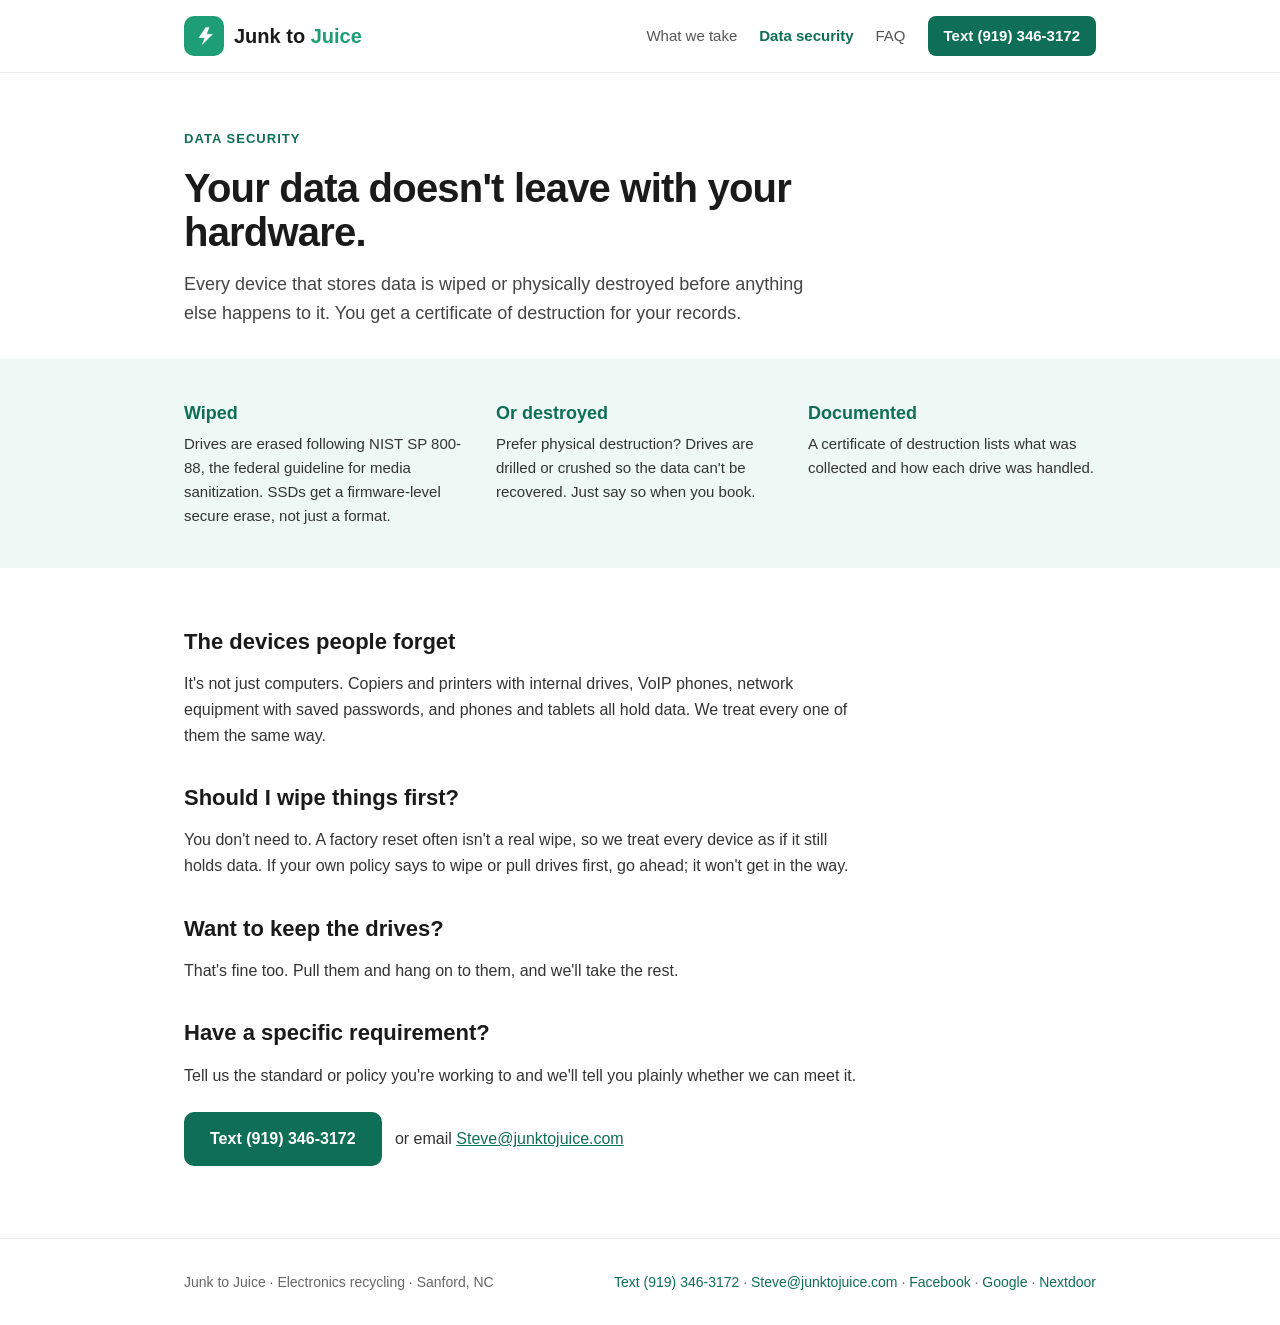
==== commit 3d653369: "Link Google, Facebook, Nextdoor and Alignable profiles (footer + schema sameAs) Co-Authored-By: Clau" ====
--- a/data-security.html
+++ b/data-security.html
@@ -84,7 +84,9 @@
     <div>
       <a href="sms:+19193463172">Text (919) 346-3172</a> ·
       <a href="mailto:Steve@junktojuice.com">Steve@junktojuice.com</a> ·
-      <a href="https://www.facebook.com/junktojuice" rel="noopener">Facebook</a>
+      <a href="https://www.facebook.com/junktojuice" rel="noopener">Facebook</a> ·
+      <a href="https://www.google.com/maps?cid=4999644348705849393" rel="noopener">Google</a> ·
+      <a href="https://nextdoor.com/page/junk-to-juice-sanford-nc/" rel="noopener">Nextdoor</a>
     </div>
   </div>
 </footer>
